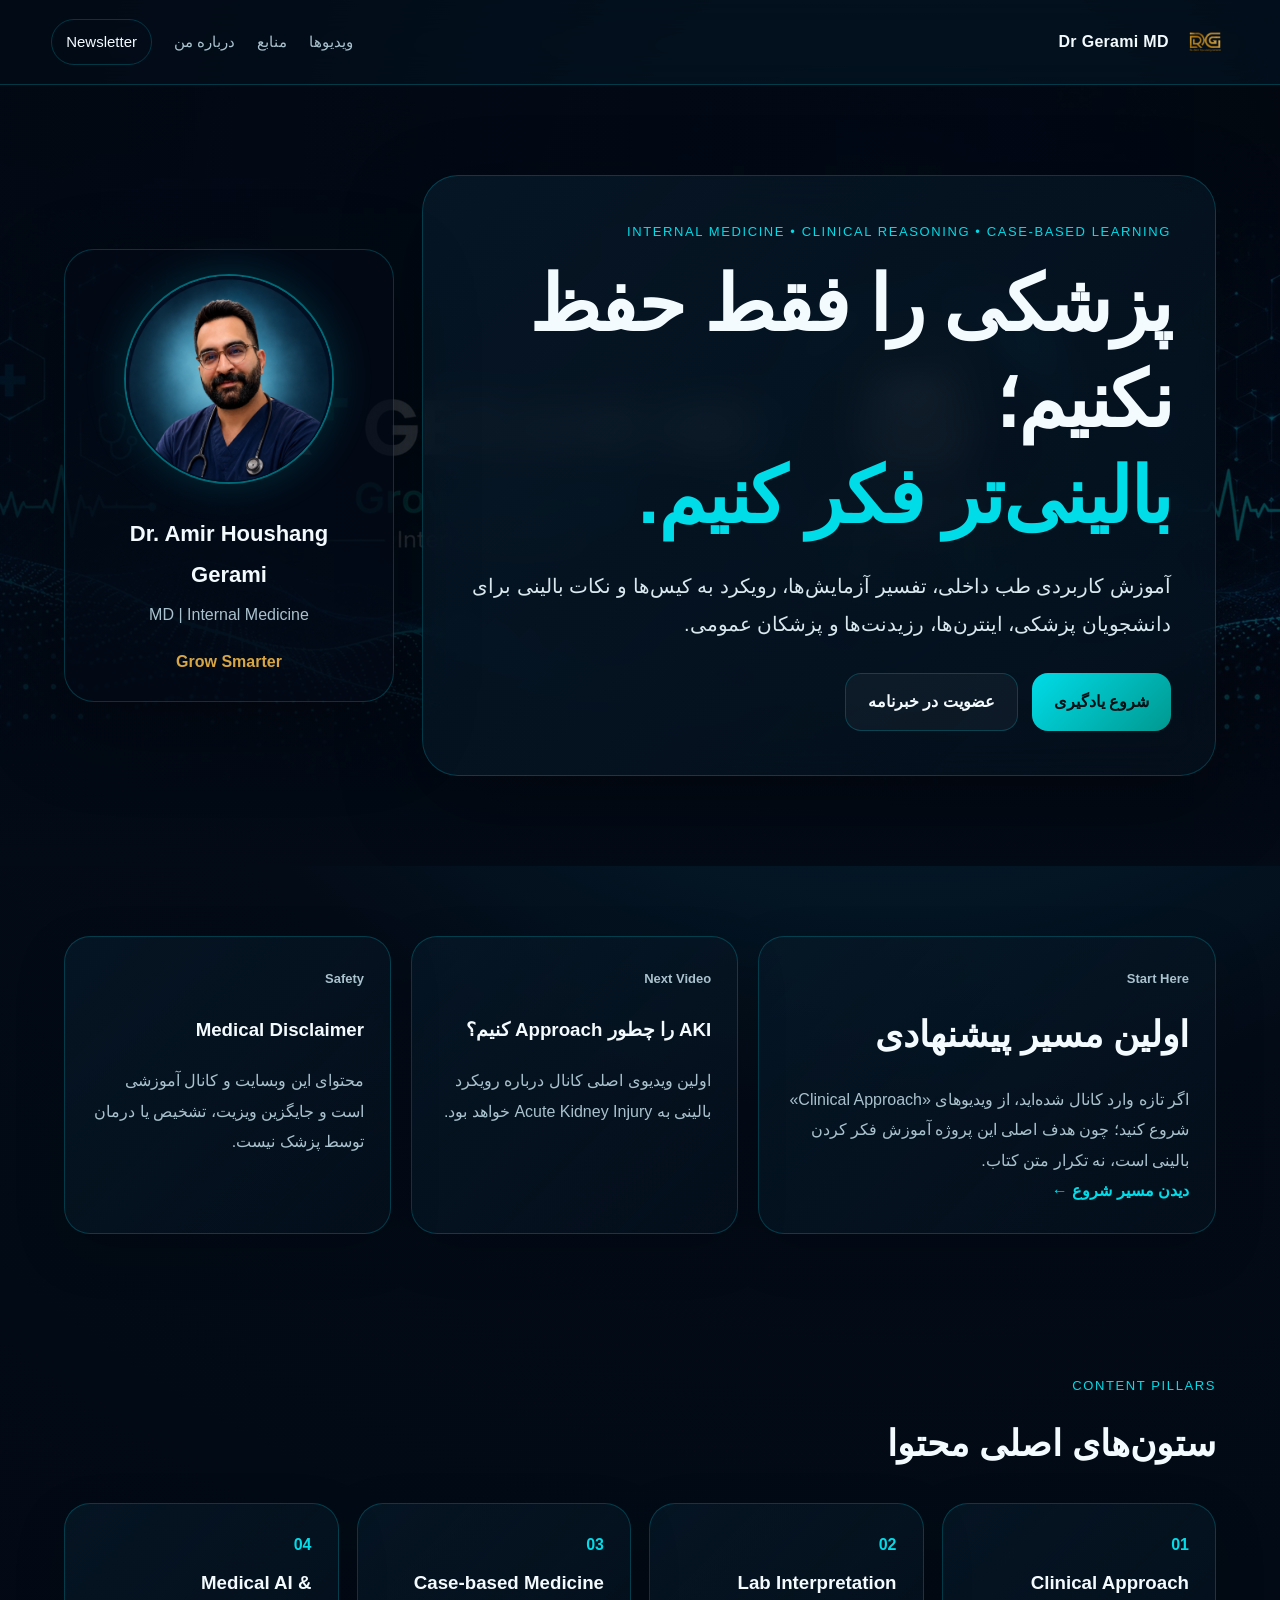
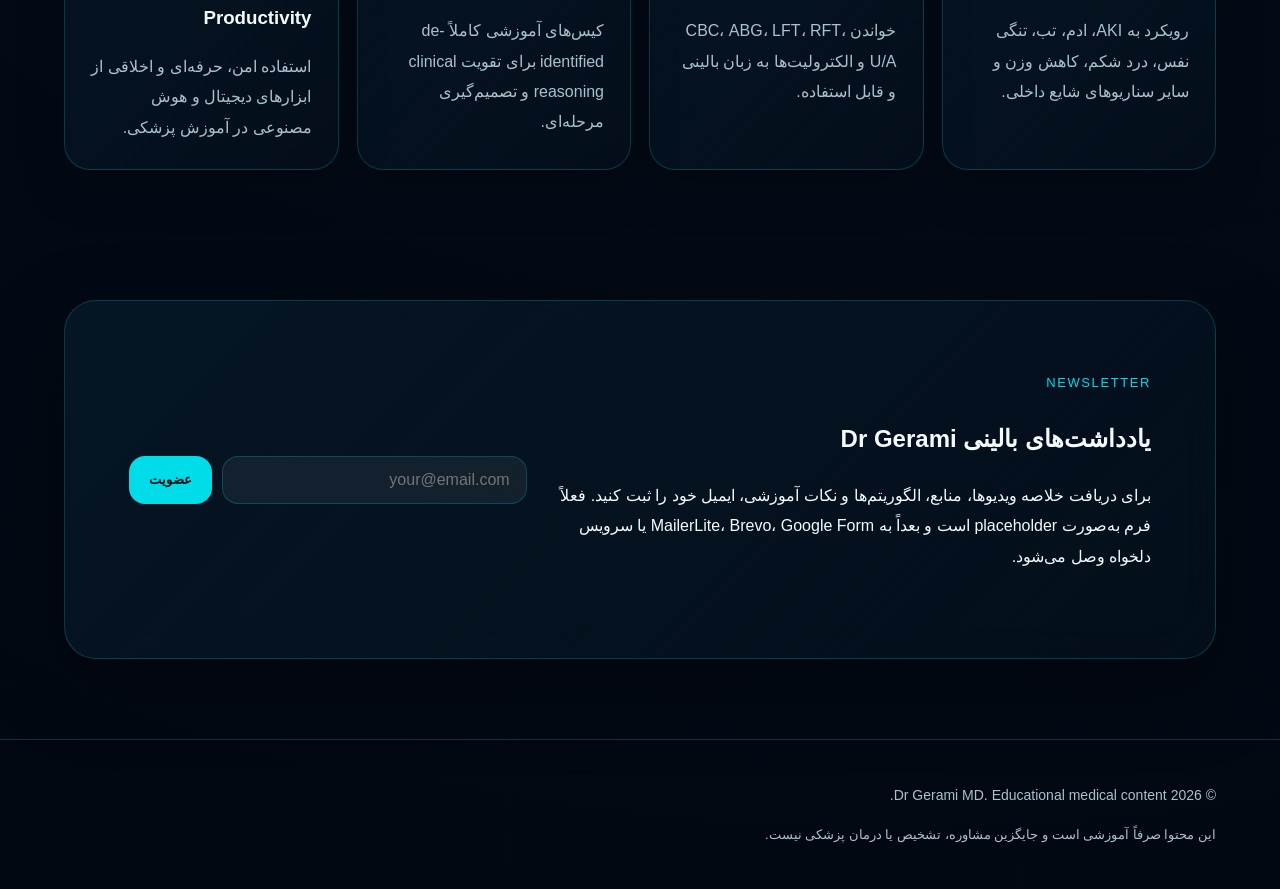
==== index.html @ 0ebfcf98 "Add files via upload" ====
<!doctype html>
<html lang="fa" dir="rtl">
<head>
  <meta charset="utf-8" />
  <meta name="viewport" content="width=device-width, initial-scale=1" />
  <title>Dr Gerami MD | Internal Medicine</title>
  <meta name="description" content="آموزش کاربردی طب داخلی، رویکرد بالینی، تفسیر آزمایش‌ها و یادگیری کیس‌محور با دکتر امیرحسین گرامی." />
  <meta name="theme-color" content="#031023" />
  <meta property="og:title" content="Dr Gerami MD | Internal Medicine" />
  <meta property="og:description" content="Grow Smarter — Internal Medicine, clinical reasoning, lab interpretation and case-based learning." />
  <meta property="og:image" content="assets/youtube-banner-reference.jpg" />
  <link rel="stylesheet" href="styles.css" />
</head>
<body>
  <header class="site-header">
    <a class="brand" href="index.html" aria-label="Dr Gerami MD home">
      <img src="assets/dg-logo-transparent.png" alt="DG logo" />
      <span>Dr Gerami MD</span>
    </a>
    <nav>
      <a href="videos.html">ویدیوها</a>
      <a href="resources.html">منابع</a>
      <a href="about.html">درباره من</a>
      <a class="nav-cta" href="#newsletter">Newsletter</a>
    </nav>
  </header>

  <main>
    <section class="hero">
      <div class="hero-bg"></div>
      <div class="hero-content glass">
        <p class="eyebrow">Internal Medicine • Clinical Reasoning • Case-based Learning</p>
        <h1>پزشکی را فقط حفظ نکنیم؛<br><span>بالینی‌تر فکر کنیم.</span></h1>
        <p class="lead">آموزش کاربردی طب داخلی، تفسیر آزمایش‌ها، رویکرد به کیس‌ها و نکات بالینی برای دانشجویان پزشکی، اینترن‌ها، رزیدنت‌ها و پزشکان عمومی.</p>
        <div class="hero-actions">
          <a class="btn primary" href="videos.html">شروع یادگیری</a>
          <a class="btn secondary" href="#newsletter">عضویت در خبرنامه</a>
        </div>
      </div>
      <aside class="hero-card">
        <img class="profile" src="assets/profile-dr-gerami.jpg" alt="Dr Amir Houshang Gerami" />
        <h2>Dr. Amir Houshang Gerami</h2>
        <p>MD | Internal Medicine</p>
        <span>Grow Smarter</span>
      </aside>
    </section>

    <section class="section intro-grid">
      <article class="card featured">
        <p class="tag">Start Here</p>
        <h2>اولین مسیر پیشنهادی</h2>
        <p>اگر تازه وارد کانال شده‌اید، از ویدیوهای «Clinical Approach» شروع کنید؛ چون هدف اصلی این پروژه آموزش فکر کردن بالینی است، نه تکرار متن کتاب.</p>
        <a href="videos.html">دیدن مسیر شروع ←</a>
      </article>
      <article class="card">
        <p class="tag">Next Video</p>
        <h3>AKI را چطور Approach کنیم؟</h3>
        <p>اولین ویدیوی اصلی کانال درباره رویکرد بالینی به Acute Kidney Injury خواهد بود.</p>
      </article>
      <article class="card">
        <p class="tag">Safety</p>
        <h3>Medical Disclaimer</h3>
        <p>محتوای این وبسایت و کانال آموزشی است و جایگزین ویزیت، تشخیص یا درمان توسط پزشک نیست.</p>
      </article>
    </section>

    <section class="section">
      <div class="section-heading">
        <p class="eyebrow">Content Pillars</p>
        <h2>ستون‌های اصلی محتوا</h2>
      </div>
      <div class="pillars">
        <article><span>01</span><h3>Clinical Approach</h3><p>رویکرد به AKI، ادم، تب، تنگی نفس، درد شکم، کاهش وزن و سایر سناریوهای شایع داخلی.</p></article>
        <article><span>02</span><h3>Lab Interpretation</h3><p>خواندن CBC، ABG، LFT، RFT، U/A و الکترولیت‌ها به زبان بالینی و قابل استفاده.</p></article>
        <article><span>03</span><h3>Case-based Medicine</h3><p>کیس‌های آموزشی کاملاً de-identified برای تقویت clinical reasoning و تصمیم‌گیری مرحله‌ای.</p></article>
        <article><span>04</span><h3>Medical AI & Productivity</h3><p>استفاده امن، حرفه‌ای و اخلاقی از ابزارهای دیجیتال و هوش مصنوعی در آموزش پزشکی.</p></article>
      </div>
    </section>

    <section id="newsletter" class="section newsletter glass">
      <div>
        <p class="eyebrow">Newsletter</p>
        <h2>یادداشت‌های بالینی Dr Gerami</h2>
        <p>برای دریافت خلاصه ویدیوها، منابع، الگوریتم‌ها و نکات آموزشی، ایمیل خود را ثبت کنید. فعلاً فرم به‌صورت placeholder است و بعداً به MailerLite، Brevo، Google Form یا سرویس دلخواه وصل می‌شود.</p>
      </div>
      <form class="signup" action="#" method="post">
        <input type="email" name="email" placeholder="your@email.com" aria-label="Email" />
        <button type="submit">عضویت</button>
      </form>
    </section>
  </main>

  <footer class="site-footer">
    <p>© <span id="year"></span> Dr Gerami MD. Educational medical content.</p>
    <p class="fineprint">این محتوا صرفاً آموزشی است و جایگزین مشاوره، تشخیص یا درمان پزشکی نیست.</p>
  </footer>
  <script src="script.js"></script>
</body>
</html>
---- styles.css ----
:root{--bg:#030b17;--panel:#071827;--panel2:#0b2235;--text:#f4fbff;--muted:#a9c2cd;--cyan:#00dce8;--teal:#00988f;--gold:#d8a743;--border:rgba(0,220,232,.22);--shadow:0 28px 80px rgba(0,0,0,.35)}*{box-sizing:border-box}html{scroll-behavior:smooth}body{margin:0;background:radial-gradient(circle at 70% 10%,#063247 0,#030b17 36%,#020812 100%);color:var(--text);font-family:Vazirmatn,IRANSansX,Inter,-apple-system,BlinkMacSystemFont,"Segoe UI",Tahoma,Arial,sans-serif;line-height:1.9}a{color:inherit;text-decoration:none}.site-header{position:sticky;top:0;z-index:20;display:flex;align-items:center;justify-content:space-between;padding:18px clamp(18px,4vw,64px);background:rgba(3,11,23,.78);backdrop-filter:blur(16px);border-bottom:1px solid var(--border)}.brand{display:flex;align-items:center;gap:12px;font-weight:800;letter-spacing:.3px}.brand img{width:48px;height:48px;object-fit:contain}nav{display:flex;align-items:center;gap:22px;color:var(--muted);font-size:15px}nav a:hover{color:var(--cyan)}.nav-cta{padding:8px 14px;border:1px solid var(--border);border-radius:999px;color:var(--text)}.hero{position:relative;min-height:760px;display:grid;grid-template-columns:minmax(0,1fr) 330px;gap:28px;align-items:center;padding:90px clamp(18px,5vw,88px);overflow:hidden}.hero-bg{position:absolute;inset:0;background:linear-gradient(90deg,rgba(3,11,23,.80),rgba(3,11,23,.48)),url('assets/hero-bg.jpg') center/cover no-repeat;opacity:.92}.hero:after{content:"";position:absolute;inset:auto 0 0 0;height:220px;background:linear-gradient(transparent,var(--bg))}.hero-content,.hero-card{position:relative;z-index:1}.glass{background:linear-gradient(135deg,rgba(7,24,39,.86),rgba(5,18,31,.62));border:1px solid var(--border);box-shadow:var(--shadow);backdrop-filter:blur(18px)}.hero-content{max-width:850px;padding:44px;border-radius:36px}.eyebrow{color:var(--cyan);font-size:13px;text-transform:uppercase;letter-spacing:1.6px;margin:0 0 12px}.hero h1{font-size:clamp(42px,6vw,78px);line-height:1.25;margin:0 0 22px;letter-spacing:-1.5px}.hero h1 span{color:var(--cyan)}.lead{font-size:20px;color:#d8e8ee;max-width:720px}.simple{color:var(--muted);font-size:18px}.hero-actions{display:flex;gap:14px;flex-wrap:wrap;margin-top:30px}.btn{display:inline-flex;align-items:center;justify-content:center;border-radius:16px;padding:13px 22px;font-weight:750}.primary{background:linear-gradient(135deg,var(--cyan),var(--teal));color:#001015}.secondary{border:1px solid var(--border);color:var(--text);background:rgba(255,255,255,.04)}.hero-card{border:1px solid var(--border);background:rgba(3,11,23,.72);padding:24px;border-radius:30px;text-align:center;box-shadow:var(--shadow)}.profile{width:210px;height:210px;border-radius:50%;object-fit:cover;border:2px solid rgba(0,220,232,.45);box-shadow:0 0 40px rgba(0,220,232,.18)}.hero-card h2{font-size:22px;margin:18px 0 4px}.hero-card p{color:var(--muted);margin:0}.hero-card span{display:inline-block;margin-top:16px;color:var(--gold);font-weight:700}.section{position:relative;z-index:1;padding:70px clamp(18px,5vw,88px)}.intro-grid{display:grid;grid-template-columns:1.4fr 1fr 1fr;gap:20px}.card,.pillars article,.video-card,.notice{border:1px solid var(--border);background:linear-gradient(135deg,rgba(7,24,39,.78),rgba(5,18,31,.55));border-radius:26px;padding:26px;box-shadow:0 18px 50px rgba(0,0,0,.18)}.featured h2,.section-heading h2{font-size:36px;margin:.2em 0}.tag{display:inline-flex;color:var(--gold);font-weight:800;font-size:13px;margin:0 0 12px}.card p,.pillars p,.video-card p{color:var(--muted);margin-bottom:0}.card a{color:var(--cyan);font-weight:800}.section-heading{max-width:760px;margin-bottom:24px}.pillars{display:grid;grid-template-columns:repeat(4,1fr);gap:18px}.pillars span{color:var(--cyan);font-weight:900}.pillars h3{margin:.25em 0}.newsletter{margin:60px clamp(18px,5vw,88px) 80px;border-radius:32px;display:grid;grid-template-columns:1.2fr .8fr;gap:28px;align-items:center}.signup{display:flex;gap:10px}.signup input{flex:1;background:rgba(255,255,255,.06);border:1px solid var(--border);border-radius:16px;color:var(--text);padding:14px 16px;font-size:16px}.signup button{border:none;border-radius:16px;background:var(--cyan);color:#001015;font-weight:900;padding:14px 20px}.site-footer{border-top:1px solid var(--border);padding:28px clamp(18px,5vw,88px);color:var(--muted);font-size:14px}.fineprint{font-size:13px}.page{padding:70px clamp(18px,6vw,90px);max-width:1180px;margin:auto}.page.narrow{max-width:850px}.page h1{font-size:clamp(36px,5vw,62px);line-height:1.25;margin-top:0}.video-list{display:grid;gap:18px;margin-top:30px}.video-card h2{margin:.2em 0}.resource-list li{margin:10px 0}.notice{margin-top:24px;color:#d8e8ee}.article{max-width:920px}.article h2{margin-top:44px;color:#fff}.youtube-placeholder{height:360px;border:1px dashed var(--border);border-radius:28px;display:flex;align-items:center;justify-content:center;color:var(--muted);background:rgba(0,0,0,.22);margin:28px 0}@media(max-width:900px){.site-header{align-items:flex-start;gap:14px;flex-direction:column}nav{gap:14px;flex-wrap:wrap}.hero{grid-template-columns:1fr;padding-top:58px}.hero-card{max-width:360px}.intro-grid,.pillars,.newsletter{grid-template-columns:1fr}.hero-content{padding:28px}.signup{flex-direction:column}}
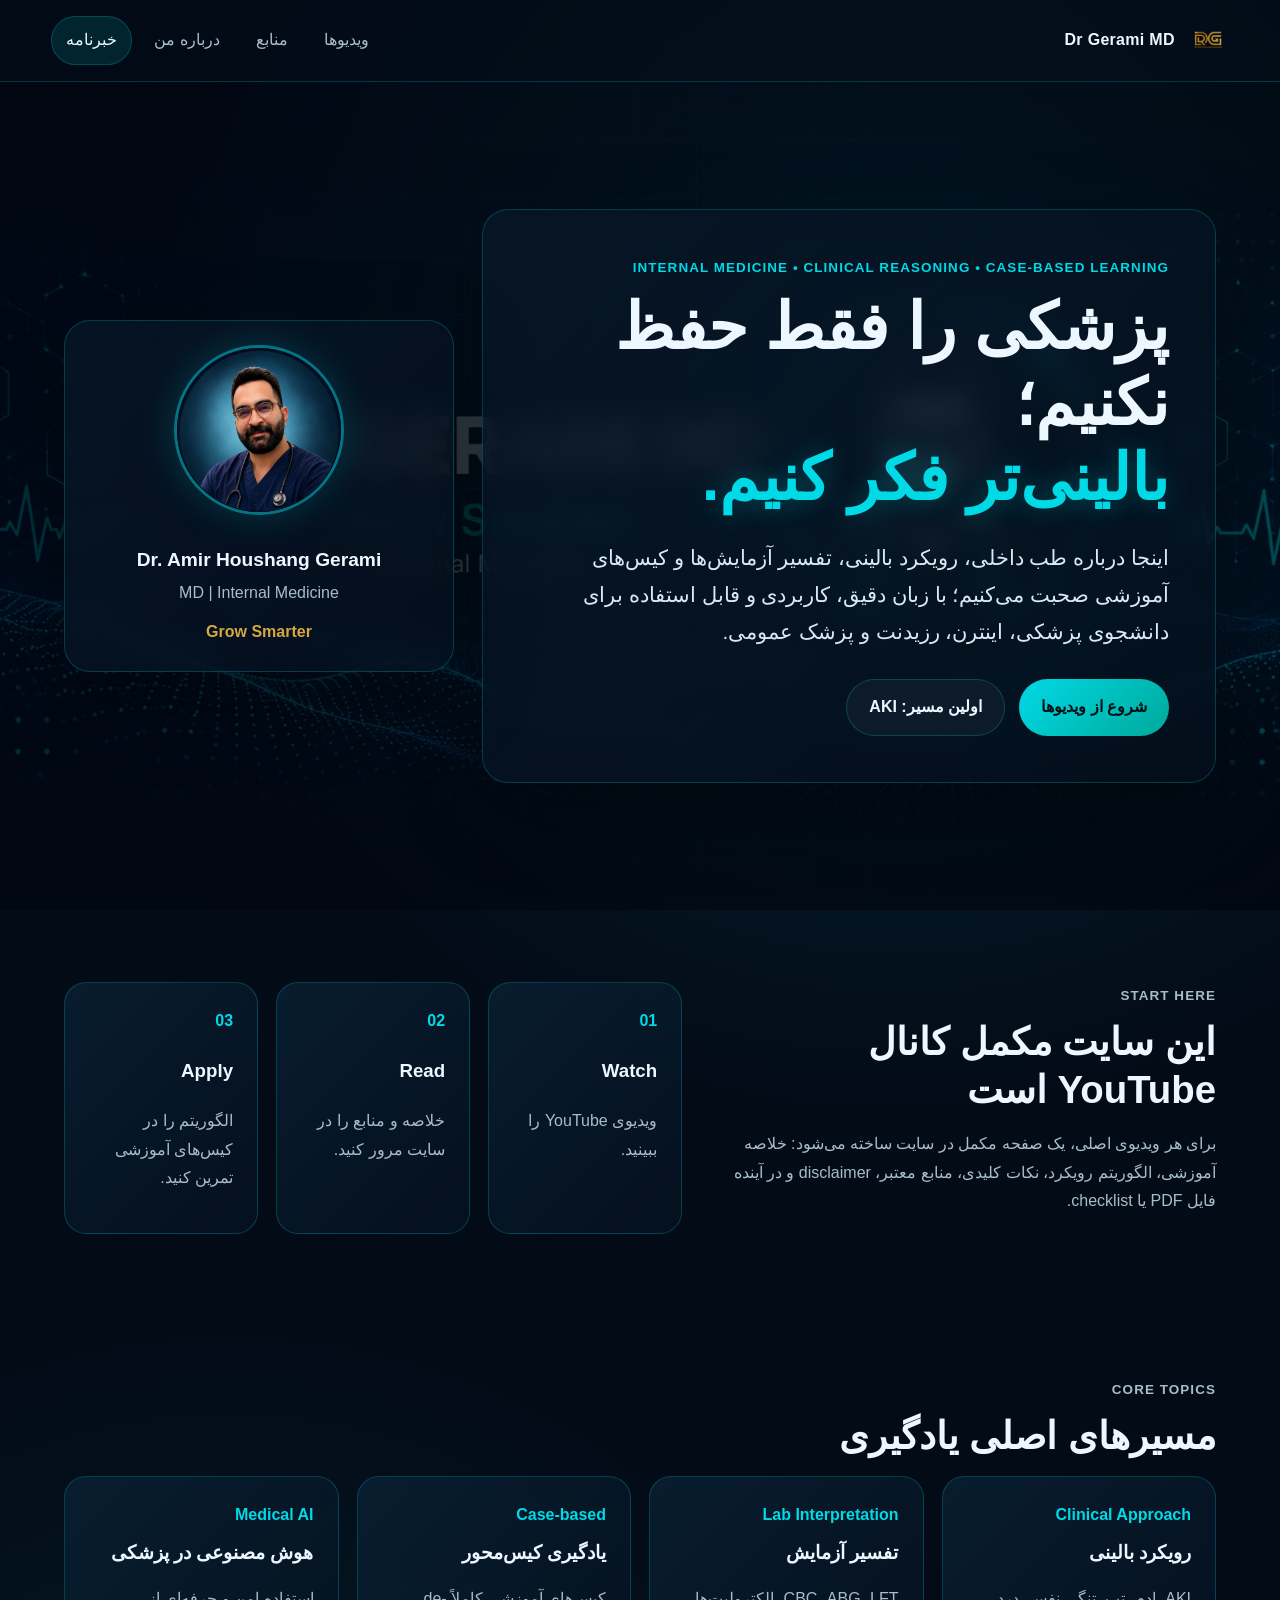
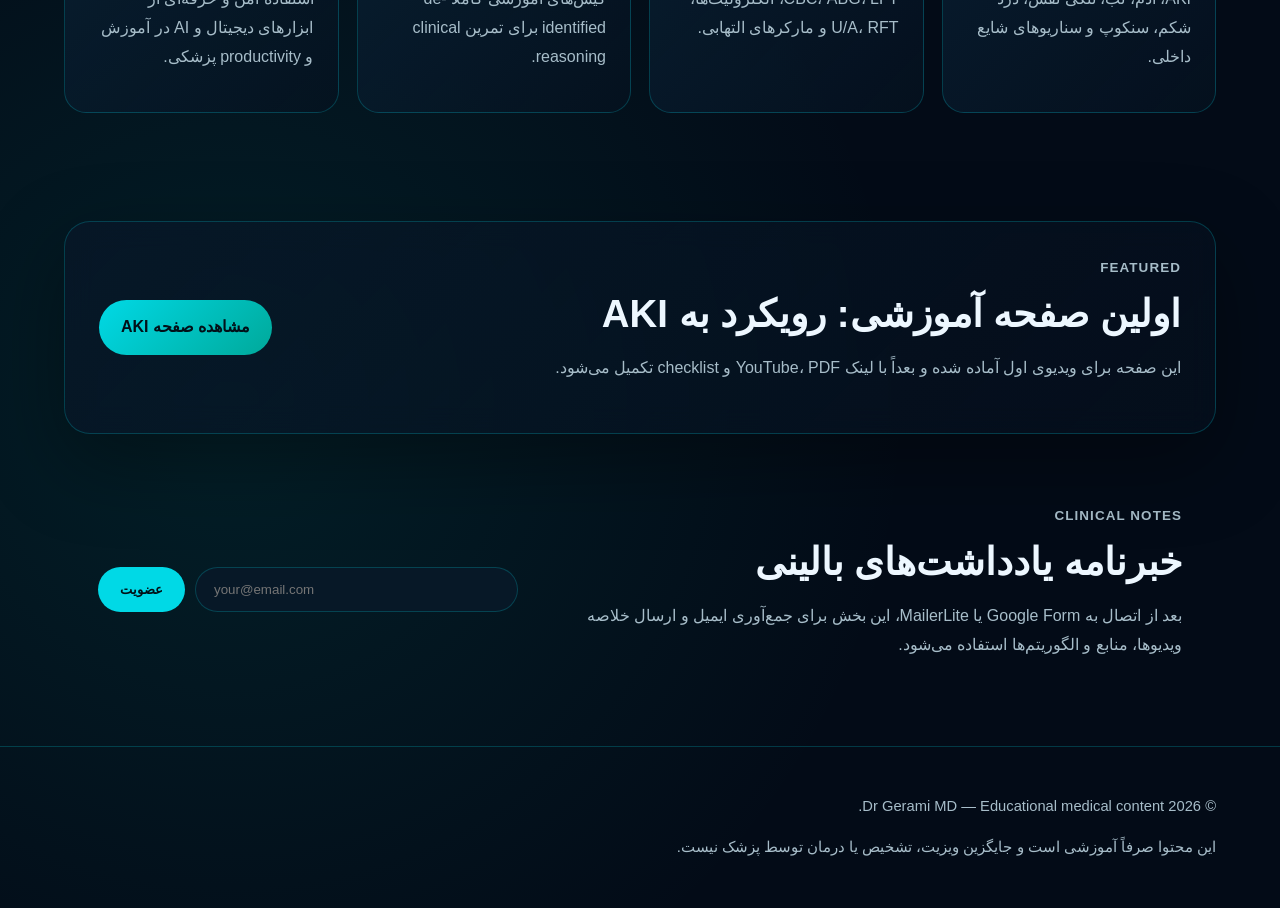
==== commit f2c320b8: "Add files via upload" ====
--- a/index.html
+++ b/index.html
@@ -4,95 +4,96 @@
   <meta charset="utf-8" />
   <meta name="viewport" content="width=device-width, initial-scale=1" />
   <title>Dr Gerami MD | Internal Medicine</title>
-  <meta name="description" content="آموزش کاربردی طب داخلی، رویکرد بالینی، تفسیر آزمایش‌ها و یادگیری کیس‌محور با دکتر امیرحسین گرامی." />
-  <meta name="theme-color" content="#031023" />
+  <meta name="description" content="آموزش فارسی طب داخلی با تمرکز بر clinical reasoning، تفسیر آزمایش، رویکرد بالینی و یادگیری کیس‌محور." />
+  <meta name="theme-color" content="#030b17" />
   <meta property="og:title" content="Dr Gerami MD | Internal Medicine" />
   <meta property="og:description" content="Grow Smarter — Internal Medicine, clinical reasoning, lab interpretation and case-based learning." />
   <meta property="og:image" content="assets/youtube-banner-reference.jpg" />
+  <link rel="icon" href="assets/dg-logo-transparent.png" />
   <link rel="stylesheet" href="styles.css" />
 </head>
 <body>
   <header class="site-header">
-    <a class="brand" href="index.html" aria-label="Dr Gerami MD home">
-      <img src="assets/dg-logo-transparent.png" alt="DG logo" />
-      <span>Dr Gerami MD</span>
-    </a>
-    <nav>
+    <a class="brand" href="index.html"><img src="assets/dg-logo-transparent.png" alt="Dr Gerami MD logo"><span>Dr Gerami MD</span></a>
+    <button class="menu-toggle" aria-label="Open menu">☰</button>
+    <nav class="nav-links">
       <a href="videos.html">ویدیوها</a>
       <a href="resources.html">منابع</a>
       <a href="about.html">درباره من</a>
-      <a class="nav-cta" href="#newsletter">Newsletter</a>
+      <a class="nav-cta" href="#newsletter">خبرنامه</a>
     </nav>
   </header>
 
   <main>
     <section class="hero">
-      <div class="hero-bg"></div>
-      <div class="hero-content glass">
+      <div class="hero-visual" aria-hidden="true"></div>
+      <div class="hero-copy glass">
         <p class="eyebrow">Internal Medicine • Clinical Reasoning • Case-based Learning</p>
         <h1>پزشکی را فقط حفظ نکنیم؛<br><span>بالینی‌تر فکر کنیم.</span></h1>
-        <p class="lead">آموزش کاربردی طب داخلی، تفسیر آزمایش‌ها، رویکرد به کیس‌ها و نکات بالینی برای دانشجویان پزشکی، اینترن‌ها، رزیدنت‌ها و پزشکان عمومی.</p>
-        <div class="hero-actions">
-          <a class="btn primary" href="videos.html">شروع یادگیری</a>
-          <a class="btn secondary" href="#newsletter">عضویت در خبرنامه</a>
+        <p class="lead">اینجا درباره طب داخلی، رویکرد بالینی، تفسیر آزمایش‌ها و کیس‌های آموزشی صحبت می‌کنیم؛ با زبان دقیق، کاربردی و قابل استفاده برای دانشجوی پزشکی، اینترن، رزیدنت و پزشک عمومی.</p>
+        <div class="actions">
+          <a class="btn primary" href="videos.html">شروع از ویدیوها</a>
+          <a class="btn secondary" href="posts/aki-approach.html">اولین مسیر: AKI</a>
         </div>
       </div>
-      <aside class="hero-card">
-        <img class="profile" src="assets/profile-dr-gerami.jpg" alt="Dr Amir Houshang Gerami" />
-        <h2>Dr. Amir Houshang Gerami</h2>
-        <p>MD | Internal Medicine</p>
-        <span>Grow Smarter</span>
+      <aside class="doctor-card glass">
+        <img src="assets/profile-dr-gerami.jpg" alt="Dr Amir Houshang Gerami" />
+        <div>
+          <h2>Dr. Amir Houshang Gerami</h2>
+          <p>MD | Internal Medicine</p>
+          <span>Grow Smarter</span>
+        </div>
       </aside>
     </section>
 
-    <section class="section intro-grid">
-      <article class="card featured">
-        <p class="tag">Start Here</p>
-        <h2>اولین مسیر پیشنهادی</h2>
-        <p>اگر تازه وارد کانال شده‌اید، از ویدیوهای «Clinical Approach» شروع کنید؛ چون هدف اصلی این پروژه آموزش فکر کردن بالینی است، نه تکرار متن کتاب.</p>
-        <a href="videos.html">دیدن مسیر شروع ←</a>
-      </article>
-      <article class="card">
-        <p class="tag">Next Video</p>
-        <h3>AKI را چطور Approach کنیم؟</h3>
-        <p>اولین ویدیوی اصلی کانال درباره رویکرد بالینی به Acute Kidney Injury خواهد بود.</p>
-      </article>
-      <article class="card">
-        <p class="tag">Safety</p>
-        <h3>Medical Disclaimer</h3>
-        <p>محتوای این وبسایت و کانال آموزشی است و جایگزین ویزیت، تشخیص یا درمان توسط پزشک نیست.</p>
-      </article>
+    <section class="section split">
+      <div>
+        <p class="eyebrow">Start Here</p>
+        <h2>این سایت مکمل کانال YouTube است</h2>
+        <p>برای هر ویدیوی اصلی، یک صفحه مکمل در سایت ساخته می‌شود: خلاصه آموزشی، الگوریتم رویکرد، نکات کلیدی، منابع معتبر، disclaimer و در آینده فایل PDF یا checklist.</p>
+      </div>
+      <div class="mini-grid">
+        <article><strong>01</strong><h3>Watch</h3><p>ویدیوی YouTube را ببینید.</p></article>
+        <article><strong>02</strong><h3>Read</h3><p>خلاصه و منابع را در سایت مرور کنید.</p></article>
+        <article><strong>03</strong><h3>Apply</h3><p>الگوریتم را در کیس‌های آموزشی تمرین کنید.</p></article>
+      </div>
     </section>
 
     <section class="section">
-      <div class="section-heading">
-        <p class="eyebrow">Content Pillars</p>
-        <h2>ستون‌های اصلی محتوا</h2>
-      </div>
-      <div class="pillars">
-        <article><span>01</span><h3>Clinical Approach</h3><p>رویکرد به AKI، ادم، تب، تنگی نفس، درد شکم، کاهش وزن و سایر سناریوهای شایع داخلی.</p></article>
-        <article><span>02</span><h3>Lab Interpretation</h3><p>خواندن CBC، ABG، LFT، RFT، U/A و الکترولیت‌ها به زبان بالینی و قابل استفاده.</p></article>
-        <article><span>03</span><h3>Case-based Medicine</h3><p>کیس‌های آموزشی کاملاً de-identified برای تقویت clinical reasoning و تصمیم‌گیری مرحله‌ای.</p></article>
-        <article><span>04</span><h3>Medical AI & Productivity</h3><p>استفاده امن، حرفه‌ای و اخلاقی از ابزارهای دیجیتال و هوش مصنوعی در آموزش پزشکی.</p></article>
+      <div class="section-heading"><p class="eyebrow">Core Topics</p><h2>مسیرهای اصلی یادگیری</h2></div>
+      <div class="cards four">
+        <article class="card"><span>Clinical Approach</span><h3>رویکرد بالینی</h3><p>AKI، ادم، تب، تنگی نفس، درد شکم، سنکوپ و سناریوهای شایع داخلی.</p></article>
+        <article class="card"><span>Lab Interpretation</span><h3>تفسیر آزمایش</h3><p>CBC، ABG، LFT، الکترولیت‌ها، U/A، RFT و مارکرهای التهابی.</p></article>
+        <article class="card"><span>Case-based</span><h3>یادگیری کیس‌محور</h3><p>کیس‌های آموزشی کاملاً de-identified برای تمرین clinical reasoning.</p></article>
+        <article class="card"><span>Medical AI</span><h3>هوش مصنوعی در پزشکی</h3><p>استفاده امن و حرفه‌ای از ابزارهای دیجیتال و AI در آموزش و productivity پزشکی.</p></article>
       </div>
     </section>
 
-    <section id="newsletter" class="section newsletter glass">
+    <section class="section latest glass">
       <div>
-        <p class="eyebrow">Newsletter</p>
-        <h2>یادداشت‌های بالینی Dr Gerami</h2>
-        <p>برای دریافت خلاصه ویدیوها، منابع، الگوریتم‌ها و نکات آموزشی، ایمیل خود را ثبت کنید. فعلاً فرم به‌صورت placeholder است و بعداً به MailerLite، Brevo، Google Form یا سرویس دلخواه وصل می‌شود.</p>
+        <p class="eyebrow">Featured</p>
+        <h2>اولین صفحه آموزشی: رویکرد به AKI</h2>
+        <p>این صفحه برای ویدیوی اول آماده شده و بعداً با لینک YouTube، PDF و checklist تکمیل می‌شود.</p>
+      </div>
+      <a class="btn primary" href="posts/aki-approach.html">مشاهده صفحه AKI</a>
+    </section>
+
+    <section id="newsletter" class="section newsletter">
+      <div>
+        <p class="eyebrow">Clinical Notes</p>
+        <h2>خبرنامه یادداشت‌های بالینی</h2>
+        <p>بعد از اتصال به Google Form یا MailerLite، این بخش برای جمع‌آوری ایمیل و ارسال خلاصه ویدیوها، منابع و الگوریتم‌ها استفاده می‌شود.</p>
       </div>
       <form class="signup" action="#" method="post">
-        <input type="email" name="email" placeholder="your@email.com" aria-label="Email" />
+        <input type="email" name="email" placeholder="your@email.com" aria-label="Email address">
         <button type="submit">عضویت</button>
       </form>
     </section>
   </main>
 
   <footer class="site-footer">
-    <p>© <span id="year"></span> Dr Gerami MD. Educational medical content.</p>
-    <p class="fineprint">این محتوا صرفاً آموزشی است و جایگزین مشاوره، تشخیص یا درمان پزشکی نیست.</p>
+    <p>© <span id="year"></span> Dr Gerami MD — Educational medical content.</p>
+    <p>این محتوا صرفاً آموزشی است و جایگزین ویزیت، تشخیص یا درمان توسط پزشک نیست.</p>
   </footer>
   <script src="script.js"></script>
 </body>
--- a/styles.css
+++ b/styles.css
@@ -1 +1 @@
-:root{--bg:#030b17;--panel:#071827;--panel2:#0b2235;--text:#f4fbff;--muted:#a9c2cd;--cyan:#00dce8;--teal:#00988f;--gold:#d8a743;--border:rgba(0,220,232,.22);--shadow:0 28px 80px rgba(0,0,0,.35)}*{box-sizing:border-box}html{scroll-behavior:smooth}body{margin:0;background:radial-gradient(circle at 70% 10%,#063247 0,#030b17 36%,#020812 100%);color:var(--text);font-family:Vazirmatn,IRANSansX,Inter,-apple-system,BlinkMacSystemFont,"Segoe UI",Tahoma,Arial,sans-serif;line-height:1.9}a{color:inherit;text-decoration:none}.site-header{position:sticky;top:0;z-index:20;display:flex;align-items:center;justify-content:space-between;padding:18px clamp(18px,4vw,64px);background:rgba(3,11,23,.78);backdrop-filter:blur(16px);border-bottom:1px solid var(--border)}.brand{display:flex;align-items:center;gap:12px;font-weight:800;letter-spacing:.3px}.brand img{width:48px;height:48px;object-fit:contain}nav{display:flex;align-items:center;gap:22px;color:var(--muted);font-size:15px}nav a:hover{color:var(--cyan)}.nav-cta{padding:8px 14px;border:1px solid var(--border);border-radius:999px;color:var(--text)}.hero{position:relative;min-height:760px;display:grid;grid-template-columns:minmax(0,1fr) 330px;gap:28px;align-items:center;padding:90px clamp(18px,5vw,88px);overflow:hidden}.hero-bg{position:absolute;inset:0;background:linear-gradient(90deg,rgba(3,11,23,.80),rgba(3,11,23,.48)),url('assets/hero-bg.jpg') center/cover no-repeat;opacity:.92}.hero:after{content:"";position:absolute;inset:auto 0 0 0;height:220px;background:linear-gradient(transparent,var(--bg))}.hero-content,.hero-card{position:relative;z-index:1}.glass{background:linear-gradient(135deg,rgba(7,24,39,.86),rgba(5,18,31,.62));border:1px solid var(--border);box-shadow:var(--shadow);backdrop-filter:blur(18px)}.hero-content{max-width:850px;padding:44px;border-radius:36px}.eyebrow{color:var(--cyan);font-size:13px;text-transform:uppercase;letter-spacing:1.6px;margin:0 0 12px}.hero h1{font-size:clamp(42px,6vw,78px);line-height:1.25;margin:0 0 22px;letter-spacing:-1.5px}.hero h1 span{color:var(--cyan)}.lead{font-size:20px;color:#d8e8ee;max-width:720px}.simple{color:var(--muted);font-size:18px}.hero-actions{display:flex;gap:14px;flex-wrap:wrap;margin-top:30px}.btn{display:inline-flex;align-items:center;justify-content:center;border-radius:16px;padding:13px 22px;font-weight:750}.primary{background:linear-gradient(135deg,var(--cyan),var(--teal));color:#001015}.secondary{border:1px solid var(--border);color:var(--text);background:rgba(255,255,255,.04)}.hero-card{border:1px solid var(--border);background:rgba(3,11,23,.72);padding:24px;border-radius:30px;text-align:center;box-shadow:var(--shadow)}.profile{width:210px;height:210px;border-radius:50%;object-fit:cover;border:2px solid rgba(0,220,232,.45);box-shadow:0 0 40px rgba(0,220,232,.18)}.hero-card h2{font-size:22px;margin:18px 0 4px}.hero-card p{color:var(--muted);margin:0}.hero-card span{display:inline-block;margin-top:16px;color:var(--gold);font-weight:700}.section{position:relative;z-index:1;padding:70px clamp(18px,5vw,88px)}.intro-grid{display:grid;grid-template-columns:1.4fr 1fr 1fr;gap:20px}.card,.pillars article,.video-card,.notice{border:1px solid var(--border);background:linear-gradient(135deg,rgba(7,24,39,.78),rgba(5,18,31,.55));border-radius:26px;padding:26px;box-shadow:0 18px 50px rgba(0,0,0,.18)}.featured h2,.section-heading h2{font-size:36px;margin:.2em 0}.tag{display:inline-flex;color:var(--gold);font-weight:800;font-size:13px;margin:0 0 12px}.card p,.pillars p,.video-card p{color:var(--muted);margin-bottom:0}.card a{color:var(--cyan);font-weight:800}.section-heading{max-width:760px;margin-bottom:24px}.pillars{display:grid;grid-template-columns:repeat(4,1fr);gap:18px}.pillars span{color:var(--cyan);font-weight:900}.pillars h3{margin:.25em 0}.newsletter{margin:60px clamp(18px,5vw,88px) 80px;border-radius:32px;display:grid;grid-template-columns:1.2fr .8fr;gap:28px;align-items:center}.signup{display:flex;gap:10px}.signup input{flex:1;background:rgba(255,255,255,.06);border:1px solid var(--border);border-radius:16px;color:var(--text);padding:14px 16px;font-size:16px}.signup button{border:none;border-radius:16px;background:var(--cyan);color:#001015;font-weight:900;padding:14px 20px}.site-footer{border-top:1px solid var(--border);padding:28px clamp(18px,5vw,88px);color:var(--muted);font-size:14px}.fineprint{font-size:13px}.page{padding:70px clamp(18px,6vw,90px);max-width:1180px;margin:auto}.page.narrow{max-width:850px}.page h1{font-size:clamp(36px,5vw,62px);line-height:1.25;margin-top:0}.video-list{display:grid;gap:18px;margin-top:30px}.video-card h2{margin:.2em 0}.resource-list li{margin:10px 0}.notice{margin-top:24px;color:#d8e8ee}.article{max-width:920px}.article h2{margin-top:44px;color:#fff}.youtube-placeholder{height:360px;border:1px dashed var(--border);border-radius:28px;display:flex;align-items:center;justify-content:center;color:var(--muted);background:rgba(0,0,0,.22);margin:28px 0}@media(max-width:900px){.site-header{align-items:flex-start;gap:14px;flex-direction:column}nav{gap:14px;flex-wrap:wrap}.hero{grid-template-columns:1fr;padding-top:58px}.hero-card{max-width:360px}.intro-grid,.pillars,.newsletter{grid-template-columns:1fr}.hero-content{padding:28px}.signup{flex-direction:column}}+:root{--bg:#030b17;--panel:#081728;--panel2:#0b2135;--text:#edf7ff;--muted:#a7bdc9;--cyan:#00d9e6;--teal:#00a99a;--gold:#d7a83e;--border:rgba(0,217,230,.22);--shadow:0 28px 80px rgba(0,0,0,.35);--radius:26px}*{box-sizing:border-box}html{scroll-behavior:smooth}body{margin:0;background:radial-gradient(circle at 70% 15%,rgba(0,217,230,.15),transparent 32%),radial-gradient(circle at 18% 80%,rgba(0,169,154,.13),transparent 30%),var(--bg);color:var(--text);font-family:-apple-system,BlinkMacSystemFont,"Segoe UI",Tahoma,Arial,sans-serif;line-height:1.8}a{color:inherit;text-decoration:none}.site-header{position:sticky;top:0;z-index:20;display:flex;align-items:center;justify-content:space-between;padding:16px clamp(18px,4vw,64px);background:rgba(3,11,23,.76);backdrop-filter:blur(18px);border-bottom:1px solid var(--border)}.brand{display:flex;align-items:center;gap:12px;font-weight:800;letter-spacing:.3px}.brand img{width:42px;height:42px;object-fit:contain}.nav-links{display:flex;gap:8px;align-items:center}.nav-links a{padding:9px 14px;color:var(--muted);border-radius:999px}.nav-links a:hover,.nav-cta{color:var(--text)!important;background:rgba(0,217,230,.12);border:1px solid var(--border)}.menu-toggle{display:none;background:transparent;border:1px solid var(--border);color:var(--text);border-radius:12px;font-size:22px;padding:6px 10px}.hero{min-height:calc(100vh - 72px);display:grid;grid-template-columns:minmax(0,1.25fr) 390px;gap:28px;align-items:center;padding:64px clamp(18px,5vw,84px);position:relative;overflow:hidden}.hero-visual{position:absolute;inset:0;background:linear-gradient(90deg,rgba(3,11,23,.5),rgba(3,11,23,.22)),url('assets/hero-bg.jpg') center/cover no-repeat;opacity:.55;filter:saturate(1.15)}.hero:after{content:"";position:absolute;inset:0;background-image:linear-gradient(rgba(0,217,230,.05) 1px,transparent 1px),linear-gradient(90deg,rgba(0,217,230,.04) 1px,transparent 1px);background-size:58px 58px;mask-image:radial-gradient(circle at 55% 45%,black,transparent 72%)}.glass{background:linear-gradient(135deg,rgba(8,23,40,.78),rgba(5,16,30,.62));border:1px solid var(--border);box-shadow:var(--shadow);backdrop-filter:blur(14px)}.hero-copy,.doctor-card{position:relative;z-index:2;border-radius:var(--radius)}.hero-copy{padding:46px}.eyebrow{color:var(--cyan);font-size:.84rem;font-weight:800;letter-spacing:.08em;text-transform:uppercase;margin:0 0 10px}.hero h1,.page h1{font-size:clamp(2.35rem,5vw,5rem);line-height:1.18;margin:0 0 22px}.hero h1 span{color:var(--cyan);text-shadow:0 0 28px rgba(0,217,230,.32)}.lead{font-size:clamp(1.05rem,2vw,1.3rem);color:#d8e9f2;max-width:850px}.actions{display:flex;gap:14px;flex-wrap:wrap;margin-top:28px}.btn{display:inline-flex;align-items:center;justify-content:center;border-radius:999px;padding:13px 22px;font-weight:800}.primary{background:linear-gradient(135deg,var(--cyan),var(--teal));color:#021018}.secondary{border:1px solid var(--border);background:rgba(255,255,255,.04);color:var(--text)}.doctor-card{padding:24px;text-align:center}.doctor-card img{width:170px;height:170px;border-radius:50%;object-fit:cover;border:3px solid rgba(0,217,230,.5);box-shadow:0 0 38px rgba(0,217,230,.2)}.doctor-card h2{font-size:1.2rem;margin:18px 0 2px}.doctor-card p,.doctor-card span{color:var(--muted);margin:0}.doctor-card span{display:inline-block;color:var(--gold);margin-top:10px;font-weight:800}.section{padding:72px clamp(18px,5vw,84px)}.split{display:grid;grid-template-columns:.9fr 1.1fr;gap:28px;align-items:center}.section h2{font-size:clamp(1.8rem,3vw,3rem);line-height:1.25;margin:0 0 16px}.mini-grid,.cards{display:grid;gap:18px}.mini-grid{grid-template-columns:repeat(3,1fr)}.mini-grid article,.card,.resource-list article{background:linear-gradient(135deg,rgba(10,33,53,.8),rgba(6,18,32,.72));border:1px solid var(--border);border-radius:22px;padding:24px}.mini-grid strong,.card span{color:var(--cyan);font-weight:900}.cards.four{grid-template-columns:repeat(4,1fr)}.cards.three{grid-template-columns:repeat(3,1fr)}.card h3,.card h2{margin:.35rem 0}.card p,.section p,.page p,.post li{color:var(--muted)}.latest,.newsletter{border-radius:var(--radius);margin:36px clamp(18px,5vw,84px);display:flex;align-items:center;justify-content:space-between;gap:24px;padding:34px}.signup{display:flex;gap:10px;min-width:min(420px,100%)}.signup input{flex:1;border:1px solid var(--border);background:#071827;color:var(--text);border-radius:999px;padding:14px 18px;direction:ltr}.signup button{border:0;border-radius:999px;padding:14px 22px;background:var(--cyan);font-weight:900;color:#001116}.site-footer{padding:32px clamp(18px,5vw,84px);border-top:1px solid var(--border);color:var(--muted);font-size:.92rem}.page{padding:44px clamp(18px,5vw,84px) 80px}.page-hero,.about-hero,.post{border-radius:var(--radius);padding:38px;margin-bottom:34px}.about-hero{display:grid;grid-template-columns:190px 1fr;gap:28px;align-items:center}.about-hero img{width:190px;height:190px;border-radius:28px;object-fit:cover;border:1px solid var(--border)}.resource-list{display:grid;grid-template-columns:repeat(3,1fr);gap:18px;padding-right:0;padding-left:0}.post{max-width:980px;margin-inline:auto}.post h1{font-size:clamp(2rem,4vw,4rem)}.post h2{margin-top:34px}.note{padding:16px 18px;border-radius:18px;border:1px solid rgba(215,168,62,.3);background:rgba(215,168,62,.08);color:#f4e7c3}@media(max-width:980px){.hero,.split{grid-template-columns:1fr}.doctor-card{display:flex;text-align:right;align-items:center;gap:18px}.doctor-card img{width:110px;height:110px}.cards.four,.cards.three,.resource-list{grid-template-columns:1fr 1fr}.latest,.newsletter{flex-direction:column;align-items:stretch}.signup{min-width:0}}@media(max-width:720px){.menu-toggle{display:block}.nav-links{position:absolute;top:72px;left:16px;right:16px;display:none;flex-direction:column;align-items:stretch;background:rgba(5,16,30,.96);border:1px solid var(--border);border-radius:20px;padding:12px}.nav-links.open{display:flex}.hero{padding:42px 16px}.hero-copy{padding:28px}.cards.four,.cards.three,.mini-grid,.resource-list{grid-template-columns:1fr}.doctor-card{display:block;text-align:center}.about-hero{grid-template-columns:1fr}.about-hero img{width:150px;height:150px}.signup{flex-direction:column}.page{padding-inline:16px}.section{padding-inline:16px}.latest,.newsletter{margin-inline:16px}}
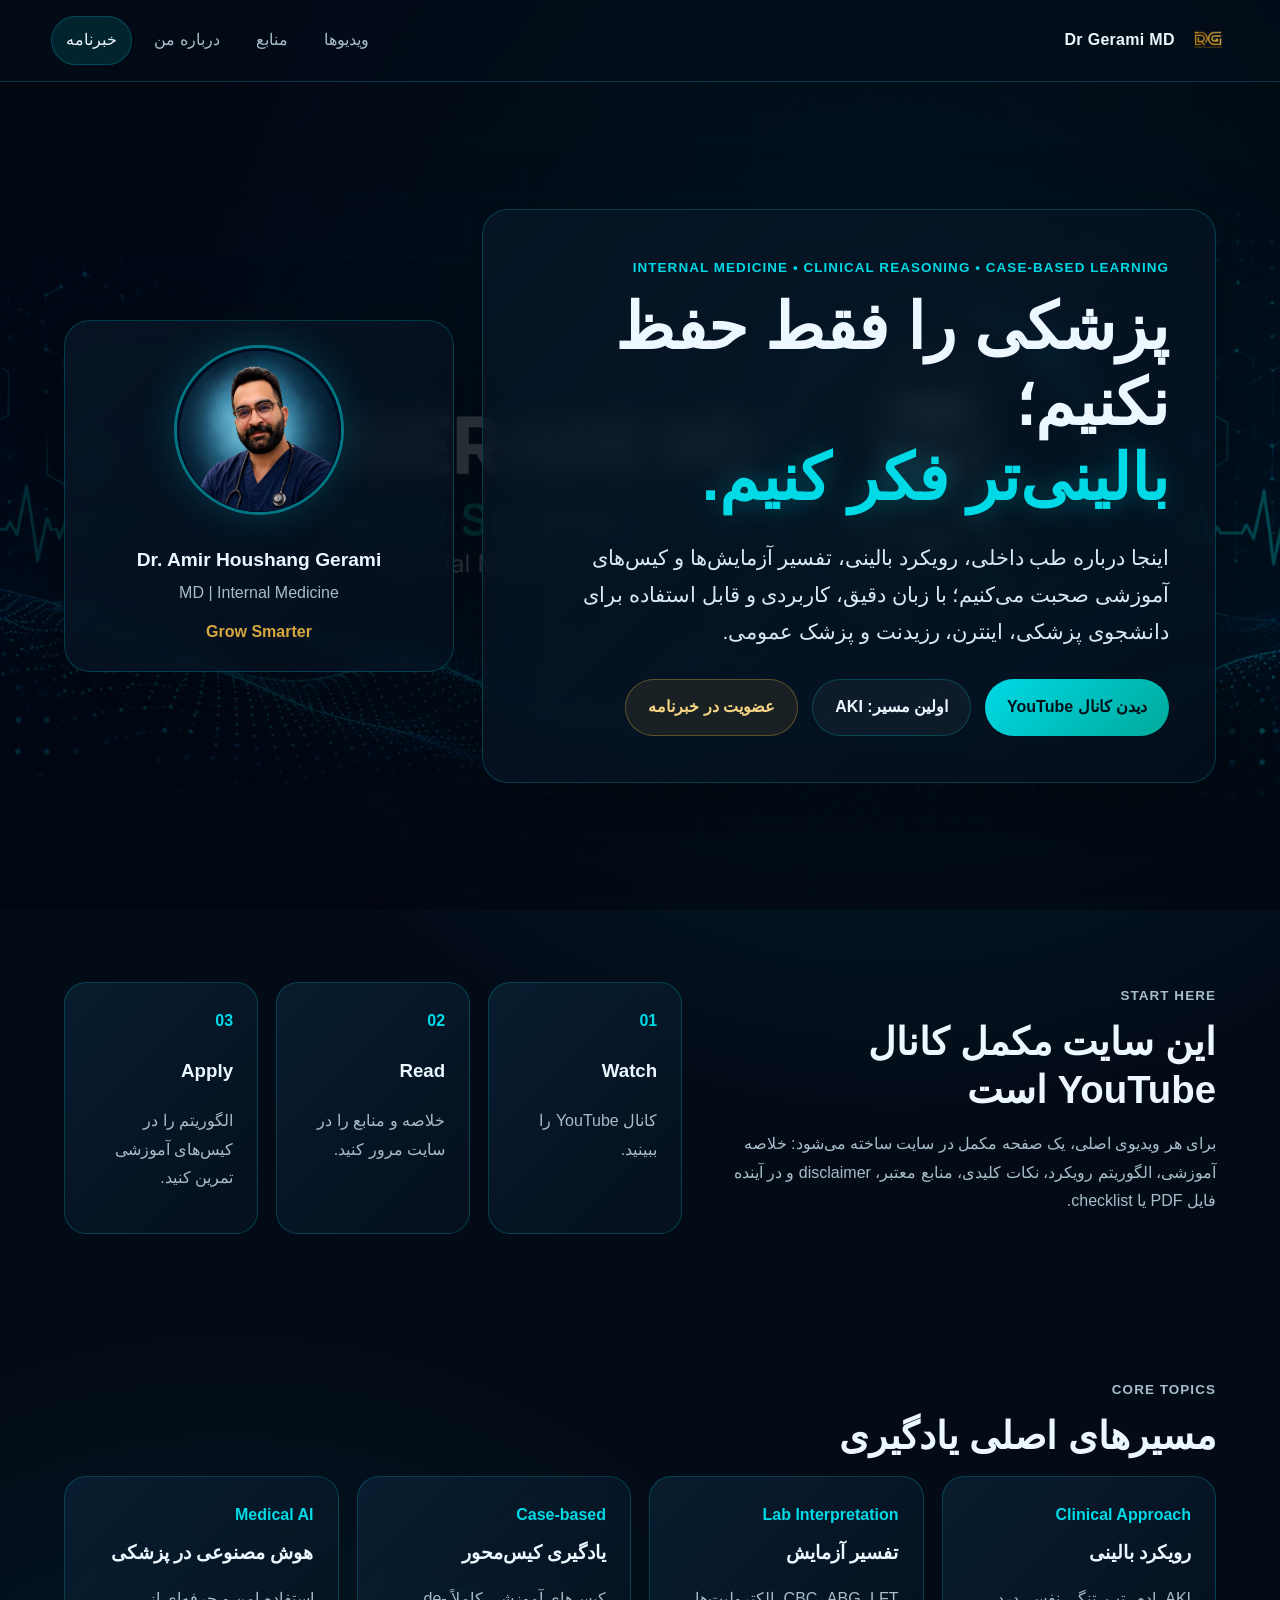
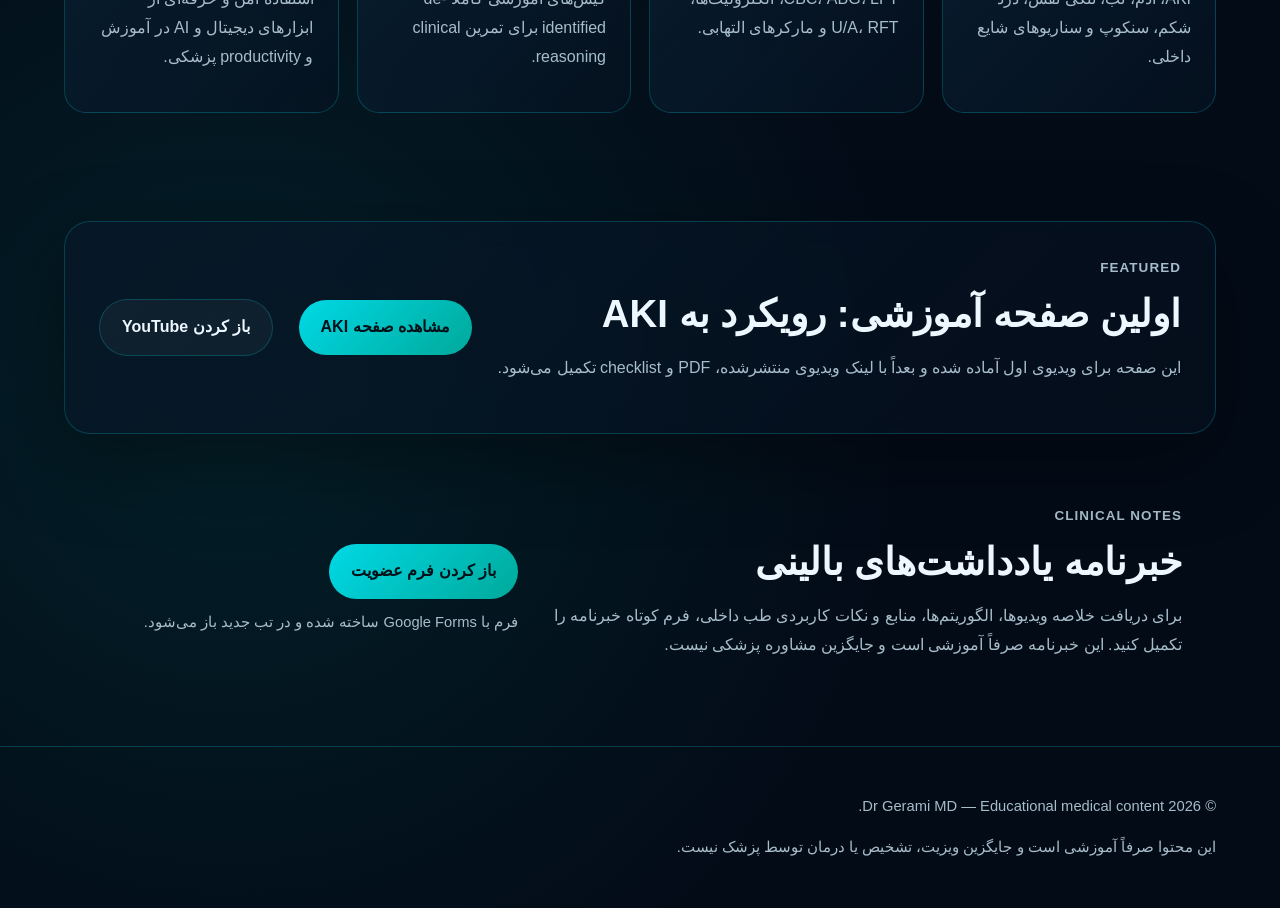
==== commit 62baec7f: "Add files via upload" ====
--- a/index.html
+++ b/index.html
@@ -20,7 +20,7 @@
       <a href="videos.html">ویدیوها</a>
       <a href="resources.html">منابع</a>
       <a href="about.html">درباره من</a>
-      <a class="nav-cta" href="#newsletter">خبرنامه</a>
+      <a class="nav-cta" href="https://docs.google.com/forms/d/e/1FAIpQLSdFDiut5ZCnlZn4tvwYeFwi9pF-mJa0X8RUjMW7Fgb66dRVoA/viewform?usp=publish-editor" target="_blank" rel="noopener">خبرنامه</a>
     </nav>
   </header>
 
@@ -32,8 +32,9 @@
         <h1>پزشکی را فقط حفظ نکنیم؛<br><span>بالینی‌تر فکر کنیم.</span></h1>
         <p class="lead">اینجا درباره طب داخلی، رویکرد بالینی، تفسیر آزمایش‌ها و کیس‌های آموزشی صحبت می‌کنیم؛ با زبان دقیق، کاربردی و قابل استفاده برای دانشجوی پزشکی، اینترن، رزیدنت و پزشک عمومی.</p>
         <div class="actions">
-          <a class="btn primary" href="videos.html">شروع از ویدیوها</a>
+          <a class="btn primary" href="https://www.youtube.com/@Dr.Gerami" target="_blank" rel="noopener">دیدن کانال YouTube</a>
           <a class="btn secondary" href="posts/aki-approach.html">اولین مسیر: AKI</a>
+          <a class="btn tertiary" href="https://docs.google.com/forms/d/e/1FAIpQLSdFDiut5ZCnlZn4tvwYeFwi9pF-mJa0X8RUjMW7Fgb66dRVoA/viewform?usp=publish-editor" target="_blank" rel="noopener">عضویت در خبرنامه</a>
         </div>
       </div>
       <aside class="doctor-card glass">
@@ -53,7 +54,7 @@
         <p>برای هر ویدیوی اصلی، یک صفحه مکمل در سایت ساخته می‌شود: خلاصه آموزشی، الگوریتم رویکرد، نکات کلیدی، منابع معتبر، disclaimer و در آینده فایل PDF یا checklist.</p>
       </div>
       <div class="mini-grid">
-        <article><strong>01</strong><h3>Watch</h3><p>ویدیوی YouTube را ببینید.</p></article>
+        <article><strong>01</strong><h3>Watch</h3><p><a href="https://www.youtube.com/@Dr.Gerami" target="_blank" rel="noopener">کانال YouTube را ببینید</a>.</p></article>
         <article><strong>02</strong><h3>Read</h3><p>خلاصه و منابع را در سایت مرور کنید.</p></article>
         <article><strong>03</strong><h3>Apply</h3><p>الگوریتم را در کیس‌های آموزشی تمرین کنید.</p></article>
       </div>
@@ -73,21 +74,21 @@
       <div>
         <p class="eyebrow">Featured</p>
         <h2>اولین صفحه آموزشی: رویکرد به AKI</h2>
-        <p>این صفحه برای ویدیوی اول آماده شده و بعداً با لینک YouTube، PDF و checklist تکمیل می‌شود.</p>
+        <p>این صفحه برای ویدیوی اول آماده شده و بعداً با لینک ویدیوی منتشرشده، PDF و checklist تکمیل می‌شود.</p>
       </div>
-      <a class="btn primary" href="posts/aki-approach.html">مشاهده صفحه AKI</a>
+      <a class="btn primary" href="posts/aki-approach.html">مشاهده صفحه AKI</a><a class="btn secondary" href="https://www.youtube.com/@Dr.Gerami" target="_blank" rel="noopener">باز کردن YouTube</a>
     </section>
 
     <section id="newsletter" class="section newsletter">
       <div>
         <p class="eyebrow">Clinical Notes</p>
         <h2>خبرنامه یادداشت‌های بالینی</h2>
-        <p>بعد از اتصال به Google Form یا MailerLite، این بخش برای جمع‌آوری ایمیل و ارسال خلاصه ویدیوها، منابع و الگوریتم‌ها استفاده می‌شود.</p>
+        <p>برای دریافت خلاصه ویدیوها، الگوریتم‌ها، منابع و نکات کاربردی طب داخلی، فرم کوتاه خبرنامه را تکمیل کنید. این خبرنامه صرفاً آموزشی است و جایگزین مشاوره پزشکی نیست.</p>
       </div>
-      <form class="signup" action="#" method="post">
-        <input type="email" name="email" placeholder="your@email.com" aria-label="Email address">
-        <button type="submit">عضویت</button>
-      </form>
+      <div class="newsletter-actions">
+        <a class="btn primary" href="https://docs.google.com/forms/d/e/1FAIpQLSdFDiut5ZCnlZn4tvwYeFwi9pF-mJa0X8RUjMW7Fgb66dRVoA/viewform?usp=publish-editor" target="_blank" rel="noopener">باز کردن فرم عضویت</a>
+        <p class="form-note">فرم با Google Forms ساخته شده و در تب جدید باز می‌شود.</p>
+      </div>
     </section>
   </main>
 
--- a/styles.css
+++ b/styles.css
@@ -1 +1 @@
-:root{--bg:#030b17;--panel:#081728;--panel2:#0b2135;--text:#edf7ff;--muted:#a7bdc9;--cyan:#00d9e6;--teal:#00a99a;--gold:#d7a83e;--border:rgba(0,217,230,.22);--shadow:0 28px 80px rgba(0,0,0,.35);--radius:26px}*{box-sizing:border-box}html{scroll-behavior:smooth}body{margin:0;background:radial-gradient(circle at 70% 15%,rgba(0,217,230,.15),transparent 32%),radial-gradient(circle at 18% 80%,rgba(0,169,154,.13),transparent 30%),var(--bg);color:var(--text);font-family:-apple-system,BlinkMacSystemFont,"Segoe UI",Tahoma,Arial,sans-serif;line-height:1.8}a{color:inherit;text-decoration:none}.site-header{position:sticky;top:0;z-index:20;display:flex;align-items:center;justify-content:space-between;padding:16px clamp(18px,4vw,64px);background:rgba(3,11,23,.76);backdrop-filter:blur(18px);border-bottom:1px solid var(--border)}.brand{display:flex;align-items:center;gap:12px;font-weight:800;letter-spacing:.3px}.brand img{width:42px;height:42px;object-fit:contain}.nav-links{display:flex;gap:8px;align-items:center}.nav-links a{padding:9px 14px;color:var(--muted);border-radius:999px}.nav-links a:hover,.nav-cta{color:var(--text)!important;background:rgba(0,217,230,.12);border:1px solid var(--border)}.menu-toggle{display:none;background:transparent;border:1px solid var(--border);color:var(--text);border-radius:12px;font-size:22px;padding:6px 10px}.hero{min-height:calc(100vh - 72px);display:grid;grid-template-columns:minmax(0,1.25fr) 390px;gap:28px;align-items:center;padding:64px clamp(18px,5vw,84px);position:relative;overflow:hidden}.hero-visual{position:absolute;inset:0;background:linear-gradient(90deg,rgba(3,11,23,.5),rgba(3,11,23,.22)),url('assets/hero-bg.jpg') center/cover no-repeat;opacity:.55;filter:saturate(1.15)}.hero:after{content:"";position:absolute;inset:0;background-image:linear-gradient(rgba(0,217,230,.05) 1px,transparent 1px),linear-gradient(90deg,rgba(0,217,230,.04) 1px,transparent 1px);background-size:58px 58px;mask-image:radial-gradient(circle at 55% 45%,black,transparent 72%)}.glass{background:linear-gradient(135deg,rgba(8,23,40,.78),rgba(5,16,30,.62));border:1px solid var(--border);box-shadow:var(--shadow);backdrop-filter:blur(14px)}.hero-copy,.doctor-card{position:relative;z-index:2;border-radius:var(--radius)}.hero-copy{padding:46px}.eyebrow{color:var(--cyan);font-size:.84rem;font-weight:800;letter-spacing:.08em;text-transform:uppercase;margin:0 0 10px}.hero h1,.page h1{font-size:clamp(2.35rem,5vw,5rem);line-height:1.18;margin:0 0 22px}.hero h1 span{color:var(--cyan);text-shadow:0 0 28px rgba(0,217,230,.32)}.lead{font-size:clamp(1.05rem,2vw,1.3rem);color:#d8e9f2;max-width:850px}.actions{display:flex;gap:14px;flex-wrap:wrap;margin-top:28px}.btn{display:inline-flex;align-items:center;justify-content:center;border-radius:999px;padding:13px 22px;font-weight:800}.primary{background:linear-gradient(135deg,var(--cyan),var(--teal));color:#021018}.secondary{border:1px solid var(--border);background:rgba(255,255,255,.04);color:var(--text)}.doctor-card{padding:24px;text-align:center}.doctor-card img{width:170px;height:170px;border-radius:50%;object-fit:cover;border:3px solid rgba(0,217,230,.5);box-shadow:0 0 38px rgba(0,217,230,.2)}.doctor-card h2{font-size:1.2rem;margin:18px 0 2px}.doctor-card p,.doctor-card span{color:var(--muted);margin:0}.doctor-card span{display:inline-block;color:var(--gold);margin-top:10px;font-weight:800}.section{padding:72px clamp(18px,5vw,84px)}.split{display:grid;grid-template-columns:.9fr 1.1fr;gap:28px;align-items:center}.section h2{font-size:clamp(1.8rem,3vw,3rem);line-height:1.25;margin:0 0 16px}.mini-grid,.cards{display:grid;gap:18px}.mini-grid{grid-template-columns:repeat(3,1fr)}.mini-grid article,.card,.resource-list article{background:linear-gradient(135deg,rgba(10,33,53,.8),rgba(6,18,32,.72));border:1px solid var(--border);border-radius:22px;padding:24px}.mini-grid strong,.card span{color:var(--cyan);font-weight:900}.cards.four{grid-template-columns:repeat(4,1fr)}.cards.three{grid-template-columns:repeat(3,1fr)}.card h3,.card h2{margin:.35rem 0}.card p,.section p,.page p,.post li{color:var(--muted)}.latest,.newsletter{border-radius:var(--radius);margin:36px clamp(18px,5vw,84px);display:flex;align-items:center;justify-content:space-between;gap:24px;padding:34px}.signup{display:flex;gap:10px;min-width:min(420px,100%)}.signup input{flex:1;border:1px solid var(--border);background:#071827;color:var(--text);border-radius:999px;padding:14px 18px;direction:ltr}.signup button{border:0;border-radius:999px;padding:14px 22px;background:var(--cyan);font-weight:900;color:#001116}.site-footer{padding:32px clamp(18px,5vw,84px);border-top:1px solid var(--border);color:var(--muted);font-size:.92rem}.page{padding:44px clamp(18px,5vw,84px) 80px}.page-hero,.about-hero,.post{border-radius:var(--radius);padding:38px;margin-bottom:34px}.about-hero{display:grid;grid-template-columns:190px 1fr;gap:28px;align-items:center}.about-hero img{width:190px;height:190px;border-radius:28px;object-fit:cover;border:1px solid var(--border)}.resource-list{display:grid;grid-template-columns:repeat(3,1fr);gap:18px;padding-right:0;padding-left:0}.post{max-width:980px;margin-inline:auto}.post h1{font-size:clamp(2rem,4vw,4rem)}.post h2{margin-top:34px}.note{padding:16px 18px;border-radius:18px;border:1px solid rgba(215,168,62,.3);background:rgba(215,168,62,.08);color:#f4e7c3}@media(max-width:980px){.hero,.split{grid-template-columns:1fr}.doctor-card{display:flex;text-align:right;align-items:center;gap:18px}.doctor-card img{width:110px;height:110px}.cards.four,.cards.three,.resource-list{grid-template-columns:1fr 1fr}.latest,.newsletter{flex-direction:column;align-items:stretch}.signup{min-width:0}}@media(max-width:720px){.menu-toggle{display:block}.nav-links{position:absolute;top:72px;left:16px;right:16px;display:none;flex-direction:column;align-items:stretch;background:rgba(5,16,30,.96);border:1px solid var(--border);border-radius:20px;padding:12px}.nav-links.open{display:flex}.hero{padding:42px 16px}.hero-copy{padding:28px}.cards.four,.cards.three,.mini-grid,.resource-list{grid-template-columns:1fr}.doctor-card{display:block;text-align:center}.about-hero{grid-template-columns:1fr}.about-hero img{width:150px;height:150px}.signup{flex-direction:column}.page{padding-inline:16px}.section{padding-inline:16px}.latest,.newsletter{margin-inline:16px}}
+:root{--bg:#030b17;--panel:#081728;--panel2:#0b2135;--text:#edf7ff;--muted:#a7bdc9;--cyan:#00d9e6;--teal:#00a99a;--gold:#d7a83e;--border:rgba(0,217,230,.22);--shadow:0 28px 80px rgba(0,0,0,.35);--radius:26px}*{box-sizing:border-box}html{scroll-behavior:smooth}body{margin:0;background:radial-gradient(circle at 70% 15%,rgba(0,217,230,.15),transparent 32%),radial-gradient(circle at 18% 80%,rgba(0,169,154,.13),transparent 30%),var(--bg);color:var(--text);font-family:-apple-system,BlinkMacSystemFont,"Segoe UI",Tahoma,Arial,sans-serif;line-height:1.8}a{color:inherit;text-decoration:none}.site-header{position:sticky;top:0;z-index:20;display:flex;align-items:center;justify-content:space-between;padding:16px clamp(18px,4vw,64px);background:rgba(3,11,23,.76);backdrop-filter:blur(18px);border-bottom:1px solid var(--border)}.brand{display:flex;align-items:center;gap:12px;font-weight:800;letter-spacing:.3px}.brand img{width:42px;height:42px;object-fit:contain}.nav-links{display:flex;gap:8px;align-items:center}.nav-links a{padding:9px 14px;color:var(--muted);border-radius:999px}.nav-links a:hover,.nav-cta{color:var(--text)!important;background:rgba(0,217,230,.12);border:1px solid var(--border)}.menu-toggle{display:none;background:transparent;border:1px solid var(--border);color:var(--text);border-radius:12px;font-size:22px;padding:6px 10px}.hero{min-height:calc(100vh - 72px);display:grid;grid-template-columns:minmax(0,1.25fr) 390px;gap:28px;align-items:center;padding:64px clamp(18px,5vw,84px);position:relative;overflow:hidden}.hero-visual{position:absolute;inset:0;background:linear-gradient(90deg,rgba(3,11,23,.5),rgba(3,11,23,.22)),url('assets/hero-bg.jpg') center/cover no-repeat;opacity:.55;filter:saturate(1.15)}.hero:after{content:"";position:absolute;inset:0;background-image:linear-gradient(rgba(0,217,230,.05) 1px,transparent 1px),linear-gradient(90deg,rgba(0,217,230,.04) 1px,transparent 1px);background-size:58px 58px;mask-image:radial-gradient(circle at 55% 45%,black,transparent 72%)}.glass{background:linear-gradient(135deg,rgba(8,23,40,.78),rgba(5,16,30,.62));border:1px solid var(--border);box-shadow:var(--shadow);backdrop-filter:blur(14px)}.hero-copy,.doctor-card{position:relative;z-index:2;border-radius:var(--radius)}.hero-copy{padding:46px}.eyebrow{color:var(--cyan);font-size:.84rem;font-weight:800;letter-spacing:.08em;text-transform:uppercase;margin:0 0 10px}.hero h1,.page h1{font-size:clamp(2.35rem,5vw,5rem);line-height:1.18;margin:0 0 22px}.hero h1 span{color:var(--cyan);text-shadow:0 0 28px rgba(0,217,230,.32)}.lead{font-size:clamp(1.05rem,2vw,1.3rem);color:#d8e9f2;max-width:850px}.actions{display:flex;gap:14px;flex-wrap:wrap;margin-top:28px}.btn{display:inline-flex;align-items:center;justify-content:center;border-radius:999px;padding:13px 22px;font-weight:800}.primary{background:linear-gradient(135deg,var(--cyan),var(--teal));color:#021018}.secondary{border:1px solid var(--border);background:rgba(255,255,255,.04);color:var(--text)}.tertiary{border:1px solid rgba(215,168,62,.35);background:rgba(215,168,62,.10);color:#f5d484}.doctor-card{padding:24px;text-align:center}.doctor-card img{width:170px;height:170px;border-radius:50%;object-fit:cover;border:3px solid rgba(0,217,230,.5);box-shadow:0 0 38px rgba(0,217,230,.2)}.doctor-card h2{font-size:1.2rem;margin:18px 0 2px}.doctor-card p,.doctor-card span{color:var(--muted);margin:0}.doctor-card span{display:inline-block;color:var(--gold);margin-top:10px;font-weight:800}.section{padding:72px clamp(18px,5vw,84px)}.split{display:grid;grid-template-columns:.9fr 1.1fr;gap:28px;align-items:center}.section h2{font-size:clamp(1.8rem,3vw,3rem);line-height:1.25;margin:0 0 16px}.mini-grid,.cards{display:grid;gap:18px}.mini-grid{grid-template-columns:repeat(3,1fr)}.mini-grid article,.card,.resource-list article{background:linear-gradient(135deg,rgba(10,33,53,.8),rgba(6,18,32,.72));border:1px solid var(--border);border-radius:22px;padding:24px}.mini-grid strong,.card span{color:var(--cyan);font-weight:900}.cards.four{grid-template-columns:repeat(4,1fr)}.cards.three{grid-template-columns:repeat(3,1fr)}.card h3,.card h2{margin:.35rem 0}.card p,.section p,.page p,.post li{color:var(--muted)}.latest,.newsletter{border-radius:var(--radius);margin:36px clamp(18px,5vw,84px);display:flex;align-items:center;justify-content:space-between;gap:24px;padding:34px}.newsletter-actions{display:flex;flex-direction:column;gap:10px;align-items:flex-start;min-width:min(420px,100%)}.form-note{margin:0;color:var(--muted);font-size:.92rem}.post-cta{margin-top:34px;padding:24px;border:1px solid var(--border);border-radius:22px;background:rgba(0,217,230,.06)}.signup{display:flex;gap:10px;min-width:min(420px,100%)}.signup input{flex:1;border:1px solid var(--border);background:#071827;color:var(--text);border-radius:999px;padding:14px 18px;direction:ltr}.signup button{border:0;border-radius:999px;padding:14px 22px;background:var(--cyan);font-weight:900;color:#001116}.site-footer{padding:32px clamp(18px,5vw,84px);border-top:1px solid var(--border);color:var(--muted);font-size:.92rem}.page{padding:44px clamp(18px,5vw,84px) 80px}.page-hero,.about-hero,.post{border-radius:var(--radius);padding:38px;margin-bottom:34px}.about-hero{display:grid;grid-template-columns:190px 1fr;gap:28px;align-items:center}.about-hero img{width:190px;height:190px;border-radius:28px;object-fit:cover;border:1px solid var(--border)}.resource-list{display:grid;grid-template-columns:repeat(3,1fr);gap:18px;padding-right:0;padding-left:0}.post{max-width:980px;margin-inline:auto}.post h1{font-size:clamp(2rem,4vw,4rem)}.post h2{margin-top:34px}.note{padding:16px 18px;border-radius:18px;border:1px solid rgba(215,168,62,.3);background:rgba(215,168,62,.08);color:#f4e7c3}@media(max-width:980px){.hero,.split{grid-template-columns:1fr}.doctor-card{display:flex;text-align:right;align-items:center;gap:18px}.doctor-card img{width:110px;height:110px}.cards.four,.cards.three,.resource-list{grid-template-columns:1fr 1fr}.latest,.newsletter{flex-direction:column;align-items:stretch}.signup{min-width:0}}@media(max-width:720px){.menu-toggle{display:block}.nav-links{position:absolute;top:72px;left:16px;right:16px;display:none;flex-direction:column;align-items:stretch;background:rgba(5,16,30,.96);border:1px solid var(--border);border-radius:20px;padding:12px}.nav-links.open{display:flex}.hero{padding:42px 16px}.hero-copy{padding:28px}.cards.four,.cards.three,.mini-grid,.resource-list{grid-template-columns:1fr}.doctor-card{display:block;text-align:center}.about-hero{grid-template-columns:1fr}.about-hero img{width:150px;height:150px}.signup{flex-direction:column}.page{padding-inline:16px}.section{padding-inline:16px}.latest,.newsletter{margin-inline:16px}}
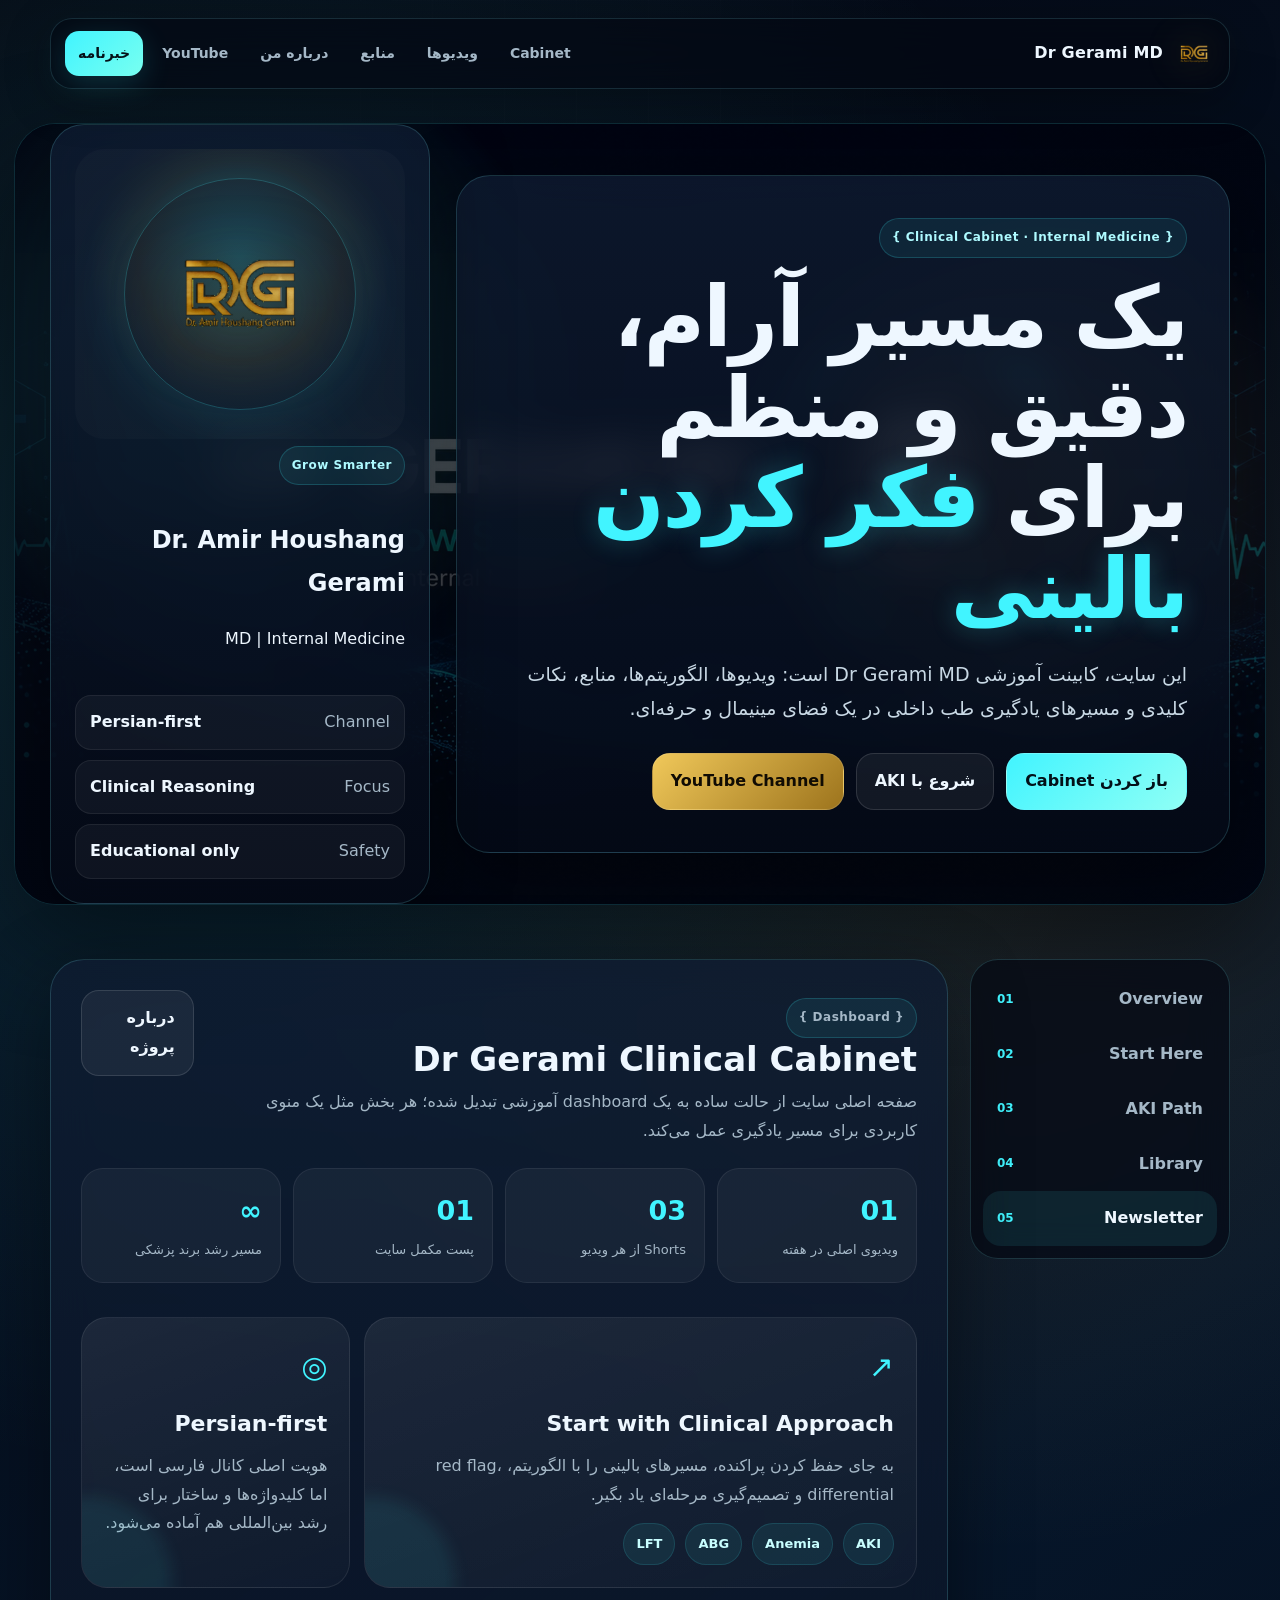
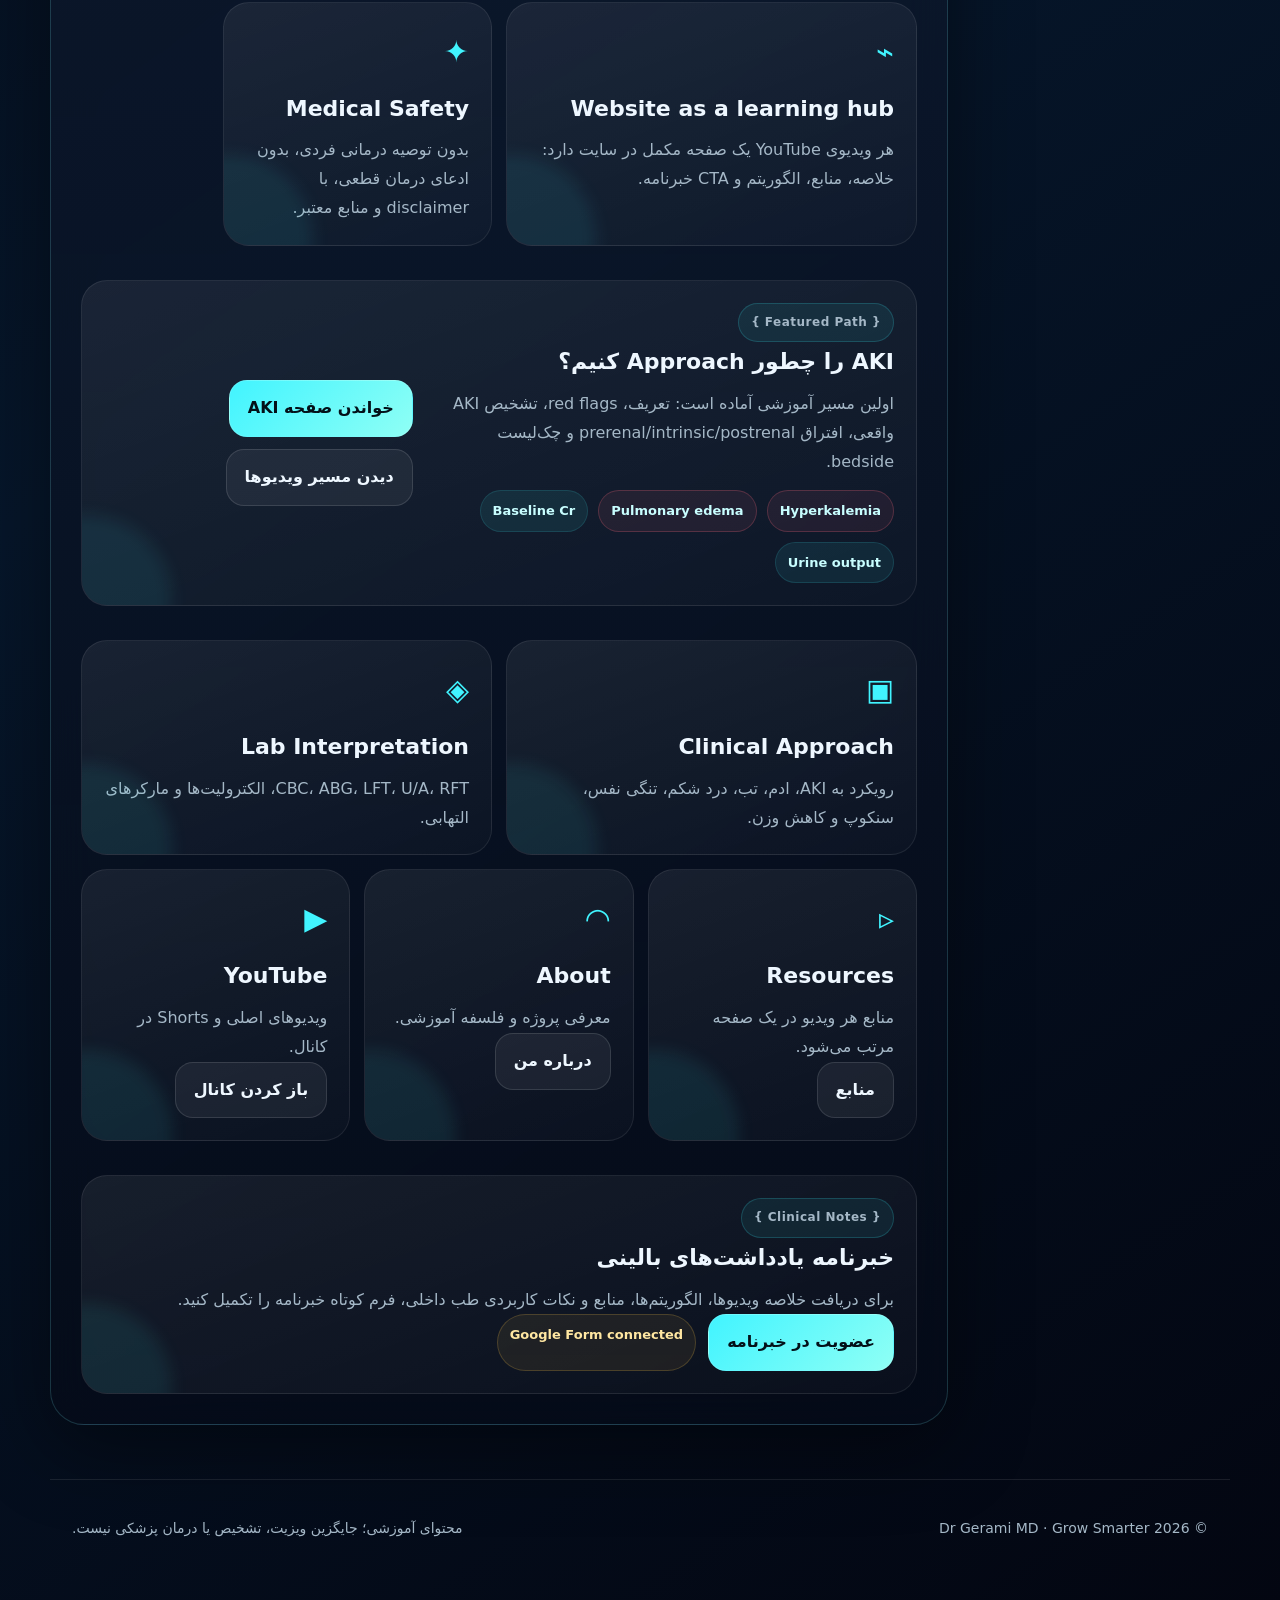
==== commit 91237969: "Add files via upload" ====
--- a/index.html
+++ b/index.html
@@ -3,99 +3,128 @@
 <head>
   <meta charset="utf-8" />
   <meta name="viewport" content="width=device-width, initial-scale=1" />
-  <title>Dr Gerami MD | Internal Medicine</title>
-  <meta name="description" content="آموزش فارسی طب داخلی با تمرکز بر clinical reasoning، تفسیر آزمایش، رویکرد بالینی و یادگیری کیس‌محور." />
-  <meta name="theme-color" content="#030b17" />
-  <meta property="og:title" content="Dr Gerami MD | Internal Medicine" />
+  <title>Dr Gerami MD | Clinical Cabinet</title>
+  <meta name="description" content="Clinical Cabinet دکتر امیر هوشنگ گرامی؛ مسیر یادگیری طب داخلی، رویکرد بالینی، تفسیر آزمایش و منابع ویدیوهای YouTube." />
+  <meta name="theme-color" content="#050712" />
+  <meta property="og:title" content="Dr Gerami MD | Clinical Cabinet" />
   <meta property="og:description" content="Grow Smarter — Internal Medicine, clinical reasoning, lab interpretation and case-based learning." />
   <meta property="og:image" content="assets/youtube-banner-reference.jpg" />
   <link rel="icon" href="assets/dg-logo-transparent.png" />
   <link rel="stylesheet" href="styles.css" />
 </head>
 <body>
-  <header class="site-header">
-    <a class="brand" href="index.html"><img src="assets/dg-logo-transparent.png" alt="Dr Gerami MD logo"><span>Dr Gerami MD</span></a>
-    <button class="menu-toggle" aria-label="Open menu">☰</button>
-    <nav class="nav-links">
-      <a href="videos.html">ویدیوها</a>
-      <a href="resources.html">منابع</a>
-      <a href="about.html">درباره من</a>
-      <a class="nav-cta" href="https://docs.google.com/forms/d/e/1FAIpQLSdFDiut5ZCnlZn4tvwYeFwi9pF-mJa0X8RUjMW7Fgb66dRVoA/viewform?usp=publish-editor" target="_blank" rel="noopener">خبرنامه</a>
-    </nav>
-  </header>
+<header class="site-header">
+  <a class="brand" href="index.html"><img src="assets/dg-logo-transparent.png" alt="DG logo"><span>Dr Gerami MD</span></a>
+  <button class="menu-toggle" aria-label="Open menu">☰</button>
+  <nav class="nav">
+    <a href="#cabinet">Cabinet</a>
+    <a href="videos.html">ویدیوها</a>
+    <a href="resources.html">منابع</a>
+    <a href="about.html">درباره من</a>
+    <a href="https://www.youtube.com/@Dr.Gerami" target="_blank" rel="noopener">YouTube</a>
+    <a class="nav-cta" href="https://docs.google.com/forms/d/e/1FAIpQLSdFDiut5ZCnlZn4tvwYeFwi9pF-mJa0X8RUjMW7Fgb66dRVoA/viewform?usp=publish-editor" target="_blank" rel="noopener">خبرنامه</a>
+  </nav>
+</header>
 
-  <main>
-    <section class="hero">
-      <div class="hero-visual" aria-hidden="true"></div>
+<main>
+  <section class="hero">
+    <div class="hero-inner">
       <div class="hero-copy glass">
-        <p class="eyebrow">Internal Medicine • Clinical Reasoning • Case-based Learning</p>
-        <h1>پزشکی را فقط حفظ نکنیم؛<br><span>بالینی‌تر فکر کنیم.</span></h1>
-        <p class="lead">اینجا درباره طب داخلی، رویکرد بالینی، تفسیر آزمایش‌ها و کیس‌های آموزشی صحبت می‌کنیم؛ با زبان دقیق، کاربردی و قابل استفاده برای دانشجوی پزشکی، اینترن، رزیدنت و پزشک عمومی.</p>
+        <p class="eyebrow">{ Clinical Cabinet · Internal Medicine }</p>
+        <h1>یک مسیر آرام، دقیق و منظم برای <span>فکر کردن بالینی</span></h1>
+        <p class="lead">این سایت، کابینت آموزشی Dr Gerami MD است: ویدیوها، الگوریتم‌ها، منابع، نکات کلیدی و مسیرهای یادگیری طب داخلی در یک فضای مینیمال و حرفه‌ای.</p>
         <div class="actions">
-          <a class="btn primary" href="https://www.youtube.com/@Dr.Gerami" target="_blank" rel="noopener">دیدن کانال YouTube</a>
-          <a class="btn secondary" href="posts/aki-approach.html">اولین مسیر: AKI</a>
-          <a class="btn tertiary" href="https://docs.google.com/forms/d/e/1FAIpQLSdFDiut5ZCnlZn4tvwYeFwi9pF-mJa0X8RUjMW7Fgb66dRVoA/viewform?usp=publish-editor" target="_blank" rel="noopener">عضویت در خبرنامه</a>
+          <a class="btn primary" href="#cabinet">باز کردن Cabinet</a>
+          <a class="btn secondary" href="posts/aki-approach.html">شروع با AKI</a>
+          <a class="btn gold" href="https://www.youtube.com/@Dr.Gerami" target="_blank" rel="noopener">YouTube Channel</a>
         </div>
       </div>
-      <aside class="doctor-card glass">
-        <img src="assets/profile-dr-gerami.jpg" alt="Dr Amir Houshang Gerami" />
+      <aside class="hero-card glass">
+        <div class="doctor-orb"><img src="assets/dg-logo-transparent.png" alt="DG logo"></div>
         <div>
+          <p class="eyebrow">Grow Smarter</p>
           <h2>Dr. Amir Houshang Gerami</h2>
           <p>MD | Internal Medicine</p>
-          <span>Grow Smarter</span>
+        </div>
+        <div class="status-list">
+          <div><span>Channel</span><strong>Persian-first</strong></div>
+          <div><span>Focus</span><strong>Clinical Reasoning</strong></div>
+          <div><span>Safety</span><strong>Educational only</strong></div>
         </div>
       </aside>
-    </section>
+    </div>
+  </section>
 
-    <section class="section split">
-      <div>
-        <p class="eyebrow">Start Here</p>
-        <h2>این سایت مکمل کانال YouTube است</h2>
-        <p>برای هر ویدیوی اصلی، یک صفحه مکمل در سایت ساخته می‌شود: خلاصه آموزشی، الگوریتم رویکرد، نکات کلیدی، منابع معتبر، disclaimer و در آینده فایل PDF یا checklist.</p>
-      </div>
-      <div class="mini-grid">
-        <article><strong>01</strong><h3>Watch</h3><p><a href="https://www.youtube.com/@Dr.Gerami" target="_blank" rel="noopener">کانال YouTube را ببینید</a>.</p></article>
-        <article><strong>02</strong><h3>Read</h3><p>خلاصه و منابع را در سایت مرور کنید.</p></article>
-        <article><strong>03</strong><h3>Apply</h3><p>الگوریتم را در کیس‌های آموزشی تمرین کنید.</p></article>
-      </div>
-    </section>
+  <section id="cabinet" class="cabinet">
+    <nav class="cabinet-menu" aria-label="Clinical Cabinet menu">
+      <a class="active" href="#overview">Overview <span>01</span></a>
+      <a href="#start">Start Here <span>02</span></a>
+      <a href="#aki">AKI Path <span>03</span></a>
+      <a href="#library">Library <span>04</span></a>
+      <a href="#newsletter">Newsletter <span>05</span></a>
+    </nav>
 
-    <section class="section">
-      <div class="section-heading"><p class="eyebrow">Core Topics</p><h2>مسیرهای اصلی یادگیری</h2></div>
-      <div class="cards four">
-        <article class="card"><span>Clinical Approach</span><h3>رویکرد بالینی</h3><p>AKI، ادم، تب، تنگی نفس، درد شکم، سنکوپ و سناریوهای شایع داخلی.</p></article>
-        <article class="card"><span>Lab Interpretation</span><h3>تفسیر آزمایش</h3><p>CBC، ABG، LFT، الکترولیت‌ها، U/A، RFT و مارکرهای التهابی.</p></article>
-        <article class="card"><span>Case-based</span><h3>یادگیری کیس‌محور</h3><p>کیس‌های آموزشی کاملاً de-identified برای تمرین clinical reasoning.</p></article>
-        <article class="card"><span>Medical AI</span><h3>هوش مصنوعی در پزشکی</h3><p>استفاده امن و حرفه‌ای از ابزارهای دیجیتال و AI در آموزش و productivity پزشکی.</p></article>
-      </div>
-    </section>
+    <div class="cabinet-panel glass">
+      <section id="overview" data-section>
+        <div class="cabinet-head">
+          <div><p class="eyebrow">{ Dashboard }</p><h2>Dr Gerami Clinical Cabinet</h2><p>صفحه اصلی سایت از حالت ساده به یک dashboard آموزشی تبدیل شده؛ هر بخش مثل یک منوی کاربردی برای مسیر یادگیری عمل می‌کند.</p></div>
+          <a class="btn secondary" href="about.html">درباره پروژه</a>
+        </div>
+        <div class="metric">
+          <article><strong>01</strong><span>ویدیوی اصلی در هفته</span></article>
+          <article><strong>03</strong><span>Shorts از هر ویدیو</span></article>
+          <article><strong>01</strong><span>پست مکمل سایت</span></article>
+          <article><strong>∞</strong><span>مسیر رشد برند پزشکی</span></article>
+        </div>
+      </section>
 
-    <section class="section latest glass">
-      <div>
-        <p class="eyebrow">Featured</p>
-        <h2>اولین صفحه آموزشی: رویکرد به AKI</h2>
-        <p>این صفحه برای ویدیوی اول آماده شده و بعداً با لینک ویدیوی منتشرشده، PDF و checklist تکمیل می‌شود.</p>
-      </div>
-      <a class="btn primary" href="posts/aki-approach.html">مشاهده صفحه AKI</a><a class="btn secondary" href="https://www.youtube.com/@Dr.Gerami" target="_blank" rel="noopener">باز کردن YouTube</a>
-    </section>
+      <section id="start" data-section style="margin-top:34px">
+        <div class="bento">
+          <article class="tile large"><div class="icon">↗</div><h3>Start with Clinical Approach</h3><p>به جای حفظ کردن پراکنده، مسیرهای بالینی را با الگوریتم، red flag، differential و تصمیم‌گیری مرحله‌ای یاد بگیر.</p><div class="flow"><span class="chip">AKI</span><span class="chip">Anemia</span><span class="chip">ABG</span><span class="chip">LFT</span></div></article>
+          <article class="tile small"><div class="icon">◎</div><h3>Persian-first</h3><p>هویت اصلی کانال فارسی است، اما کلیدواژه‌ها و ساختار برای رشد بین‌المللی هم آماده می‌شود.</p></article>
+          <article class="tile wide"><div class="icon">⌁</div><h3>Website as a learning hub</h3><p>هر ویدیوی YouTube یک صفحه مکمل در سایت دارد: خلاصه، منابع، الگوریتم و CTA خبرنامه.</p></article>
+          <article class="tile small"><div class="icon">✦</div><h3>Medical Safety</h3><p>بدون توصیه درمانی فردی، بدون ادعای درمان قطعی، با disclaimer و منابع معتبر.</p></article>
+        </div>
+      </section>
 
-    <section id="newsletter" class="section newsletter">
-      <div>
-        <p class="eyebrow">Clinical Notes</p>
-        <h2>خبرنامه یادداشت‌های بالینی</h2>
-        <p>برای دریافت خلاصه ویدیوها، الگوریتم‌ها، منابع و نکات کاربردی طب داخلی، فرم کوتاه خبرنامه را تکمیل کنید. این خبرنامه صرفاً آموزشی است و جایگزین مشاوره پزشکی نیست.</p>
-      </div>
-      <div class="newsletter-actions">
-        <a class="btn primary" href="https://docs.google.com/forms/d/e/1FAIpQLSdFDiut5ZCnlZn4tvwYeFwi9pF-mJa0X8RUjMW7Fgb66dRVoA/viewform?usp=publish-editor" target="_blank" rel="noopener">باز کردن فرم عضویت</a>
-        <p class="form-note">فرم با Google Forms ساخته شده و در تب جدید باز می‌شود.</p>
-      </div>
-    </section>
-  </main>
+      <section id="aki" data-section style="margin-top:34px">
+        <div class="post-card tile full">
+          <div>
+            <p class="eyebrow">{ Featured Path }</p>
+            <h3>AKI را چطور Approach کنیم؟</h3>
+            <p>اولین مسیر آموزشی آماده است: تعریف، red flags، تشخیص AKI واقعی، افتراق prerenal/intrinsic/postrenal و چک‌لیست bedside.</p>
+            <div class="flow"><span class="chip warning">Hyperkalemia</span><span class="chip warning">Pulmonary edema</span><span class="chip">Baseline Cr</span><span class="chip">Urine output</span></div>
+          </div>
+          <div class="actions"><a class="btn primary" href="posts/aki-approach.html">خواندن صفحه AKI</a><a class="btn secondary" href="videos.html">دیدن مسیر ویدیوها</a></div>
+        </div>
+      </section>
 
-  <footer class="site-footer">
-    <p>© <span id="year"></span> Dr Gerami MD — Educational medical content.</p>
-    <p>این محتوا صرفاً آموزشی است و جایگزین ویزیت، تشخیص یا درمان توسط پزشک نیست.</p>
-  </footer>
-  <script src="script.js"></script>
+      <section id="library" data-section style="margin-top:34px">
+        <div class="bento">
+          <article class="tile wide"><div class="icon">▣</div><h3>Clinical Approach</h3><p>رویکرد به AKI، ادم، تب، درد شکم، تنگی نفس، سنکوپ و کاهش وزن.</p></article>
+          <article class="tile wide"><div class="icon">◈</div><h3>Lab Interpretation</h3><p>CBC، ABG، LFT، U/A، RFT، الکترولیت‌ها و مارکرهای التهابی.</p></article>
+          <article class="tile small"><div class="icon">▹</div><h3>Resources</h3><p>منابع هر ویدیو در یک صفحه مرتب می‌شود.</p><a class="btn secondary" href="resources.html">منابع</a></article>
+          <article class="tile small"><div class="icon">◠</div><h3>About</h3><p>معرفی پروژه و فلسفه آموزشی.</p><a class="btn secondary" href="about.html">درباره من</a></article>
+          <article class="tile small"><div class="icon">▶</div><h3>YouTube</h3><p>ویدیوهای اصلی و Shorts در کانال.</p><a class="btn secondary" href="https://www.youtube.com/@Dr.Gerami" target="_blank" rel="noopener">باز کردن کانال</a></article>
+        </div>
+      </section>
+
+      <section id="newsletter" data-section style="margin-top:34px">
+        <div class="tile full">
+          <p class="eyebrow">{ Clinical Notes }</p>
+          <h3>خبرنامه یادداشت‌های بالینی</h3>
+          <p>برای دریافت خلاصه ویدیوها، الگوریتم‌ها، منابع و نکات کاربردی طب داخلی، فرم کوتاه خبرنامه را تکمیل کنید.</p>
+          <div class="actions"><a class="btn primary" href="https://docs.google.com/forms/d/e/1FAIpQLSdFDiut5ZCnlZn4tvwYeFwi9pF-mJa0X8RUjMW7Fgb66dRVoA/viewform?usp=publish-editor" target="_blank" rel="noopener">عضویت در خبرنامه</a><span class="chip goldish">Google Form connected</span></div>
+        </div>
+      </section>
+    </div>
+  </section>
+</main>
+
+<footer class="site-footer">
+  <p>© <span id="year"></span> Dr Gerami MD · Grow Smarter</p>
+  <p>محتوای آموزشی؛ جایگزین ویزیت، تشخیص یا درمان پزشکی نیست.</p>
+</footer>
+<script src="script.js"></script>
 </body>
 </html>
--- a/styles.css
+++ b/styles.css
@@ -1 +1,29 @@
-:root{--bg:#030b17;--panel:#081728;--panel2:#0b2135;--text:#edf7ff;--muted:#a7bdc9;--cyan:#00d9e6;--teal:#00a99a;--gold:#d7a83e;--border:rgba(0,217,230,.22);--shadow:0 28px 80px rgba(0,0,0,.35);--radius:26px}*{box-sizing:border-box}html{scroll-behavior:smooth}body{margin:0;background:radial-gradient(circle at 70% 15%,rgba(0,217,230,.15),transparent 32%),radial-gradient(circle at 18% 80%,rgba(0,169,154,.13),transparent 30%),var(--bg);color:var(--text);font-family:-apple-system,BlinkMacSystemFont,"Segoe UI",Tahoma,Arial,sans-serif;line-height:1.8}a{color:inherit;text-decoration:none}.site-header{position:sticky;top:0;z-index:20;display:flex;align-items:center;justify-content:space-between;padding:16px clamp(18px,4vw,64px);background:rgba(3,11,23,.76);backdrop-filter:blur(18px);border-bottom:1px solid var(--border)}.brand{display:flex;align-items:center;gap:12px;font-weight:800;letter-spacing:.3px}.brand img{width:42px;height:42px;object-fit:contain}.nav-links{display:flex;gap:8px;align-items:center}.nav-links a{padding:9px 14px;color:var(--muted);border-radius:999px}.nav-links a:hover,.nav-cta{color:var(--text)!important;background:rgba(0,217,230,.12);border:1px solid var(--border)}.menu-toggle{display:none;background:transparent;border:1px solid var(--border);color:var(--text);border-radius:12px;font-size:22px;padding:6px 10px}.hero{min-height:calc(100vh - 72px);display:grid;grid-template-columns:minmax(0,1.25fr) 390px;gap:28px;align-items:center;padding:64px clamp(18px,5vw,84px);position:relative;overflow:hidden}.hero-visual{position:absolute;inset:0;background:linear-gradient(90deg,rgba(3,11,23,.5),rgba(3,11,23,.22)),url('assets/hero-bg.jpg') center/cover no-repeat;opacity:.55;filter:saturate(1.15)}.hero:after{content:"";position:absolute;inset:0;background-image:linear-gradient(rgba(0,217,230,.05) 1px,transparent 1px),linear-gradient(90deg,rgba(0,217,230,.04) 1px,transparent 1px);background-size:58px 58px;mask-image:radial-gradient(circle at 55% 45%,black,transparent 72%)}.glass{background:linear-gradient(135deg,rgba(8,23,40,.78),rgba(5,16,30,.62));border:1px solid var(--border);box-shadow:var(--shadow);backdrop-filter:blur(14px)}.hero-copy,.doctor-card{position:relative;z-index:2;border-radius:var(--radius)}.hero-copy{padding:46px}.eyebrow{color:var(--cyan);font-size:.84rem;font-weight:800;letter-spacing:.08em;text-transform:uppercase;margin:0 0 10px}.hero h1,.page h1{font-size:clamp(2.35rem,5vw,5rem);line-height:1.18;margin:0 0 22px}.hero h1 span{color:var(--cyan);text-shadow:0 0 28px rgba(0,217,230,.32)}.lead{font-size:clamp(1.05rem,2vw,1.3rem);color:#d8e9f2;max-width:850px}.actions{display:flex;gap:14px;flex-wrap:wrap;margin-top:28px}.btn{display:inline-flex;align-items:center;justify-content:center;border-radius:999px;padding:13px 22px;font-weight:800}.primary{background:linear-gradient(135deg,var(--cyan),var(--teal));color:#021018}.secondary{border:1px solid var(--border);background:rgba(255,255,255,.04);color:var(--text)}.tertiary{border:1px solid rgba(215,168,62,.35);background:rgba(215,168,62,.10);color:#f5d484}.doctor-card{padding:24px;text-align:center}.doctor-card img{width:170px;height:170px;border-radius:50%;object-fit:cover;border:3px solid rgba(0,217,230,.5);box-shadow:0 0 38px rgba(0,217,230,.2)}.doctor-card h2{font-size:1.2rem;margin:18px 0 2px}.doctor-card p,.doctor-card span{color:var(--muted);margin:0}.doctor-card span{display:inline-block;color:var(--gold);margin-top:10px;font-weight:800}.section{padding:72px clamp(18px,5vw,84px)}.split{display:grid;grid-template-columns:.9fr 1.1fr;gap:28px;align-items:center}.section h2{font-size:clamp(1.8rem,3vw,3rem);line-height:1.25;margin:0 0 16px}.mini-grid,.cards{display:grid;gap:18px}.mini-grid{grid-template-columns:repeat(3,1fr)}.mini-grid article,.card,.resource-list article{background:linear-gradient(135deg,rgba(10,33,53,.8),rgba(6,18,32,.72));border:1px solid var(--border);border-radius:22px;padding:24px}.mini-grid strong,.card span{color:var(--cyan);font-weight:900}.cards.four{grid-template-columns:repeat(4,1fr)}.cards.three{grid-template-columns:repeat(3,1fr)}.card h3,.card h2{margin:.35rem 0}.card p,.section p,.page p,.post li{color:var(--muted)}.latest,.newsletter{border-radius:var(--radius);margin:36px clamp(18px,5vw,84px);display:flex;align-items:center;justify-content:space-between;gap:24px;padding:34px}.newsletter-actions{display:flex;flex-direction:column;gap:10px;align-items:flex-start;min-width:min(420px,100%)}.form-note{margin:0;color:var(--muted);font-size:.92rem}.post-cta{margin-top:34px;padding:24px;border:1px solid var(--border);border-radius:22px;background:rgba(0,217,230,.06)}.signup{display:flex;gap:10px;min-width:min(420px,100%)}.signup input{flex:1;border:1px solid var(--border);background:#071827;color:var(--text);border-radius:999px;padding:14px 18px;direction:ltr}.signup button{border:0;border-radius:999px;padding:14px 22px;background:var(--cyan);font-weight:900;color:#001116}.site-footer{padding:32px clamp(18px,5vw,84px);border-top:1px solid var(--border);color:var(--muted);font-size:.92rem}.page{padding:44px clamp(18px,5vw,84px) 80px}.page-hero,.about-hero,.post{border-radius:var(--radius);padding:38px;margin-bottom:34px}.about-hero{display:grid;grid-template-columns:190px 1fr;gap:28px;align-items:center}.about-hero img{width:190px;height:190px;border-radius:28px;object-fit:cover;border:1px solid var(--border)}.resource-list{display:grid;grid-template-columns:repeat(3,1fr);gap:18px;padding-right:0;padding-left:0}.post{max-width:980px;margin-inline:auto}.post h1{font-size:clamp(2rem,4vw,4rem)}.post h2{margin-top:34px}.note{padding:16px 18px;border-radius:18px;border:1px solid rgba(215,168,62,.3);background:rgba(215,168,62,.08);color:#f4e7c3}@media(max-width:980px){.hero,.split{grid-template-columns:1fr}.doctor-card{display:flex;text-align:right;align-items:center;gap:18px}.doctor-card img{width:110px;height:110px}.cards.four,.cards.three,.resource-list{grid-template-columns:1fr 1fr}.latest,.newsletter{flex-direction:column;align-items:stretch}.signup{min-width:0}}@media(max-width:720px){.menu-toggle{display:block}.nav-links{position:absolute;top:72px;left:16px;right:16px;display:none;flex-direction:column;align-items:stretch;background:rgba(5,16,30,.96);border:1px solid var(--border);border-radius:20px;padding:12px}.nav-links.open{display:flex}.hero{padding:42px 16px}.hero-copy{padding:28px}.cards.four,.cards.three,.mini-grid,.resource-list{grid-template-columns:1fr}.doctor-card{display:block;text-align:center}.about-hero{grid-template-columns:1fr}.about-hero img{width:150px;height:150px}.signup{flex-direction:column}.page{padding-inline:16px}.section{padding-inline:16px}.latest,.newsletter{margin-inline:16px}}
+:root{
+  --bg:#050712;
+  --bg2:#071427;
+  --panel:rgba(11,20,36,.72);
+  --panel2:rgba(7,13,25,.88);
+  --border:rgba(125,235,245,.18);
+  --cyan:#41f4ff;
+  --cyan2:#00b9c9;
+  --gold:#d8aa42;
+  --text:#eef7ff;
+  --muted:#a5b8c7;
+  --danger:#ff6b7a;
+  --ok:#5df5bf;
+  --shadow:0 24px 80px rgba(0,0,0,.42);
+  --r:28px;
+  --max:1180px;
+}
+*{box-sizing:border-box}
+html{scroll-behavior:smooth}
+body{margin:0;background:radial-gradient(circle at 18% 18%,rgba(65,244,255,.14),transparent 32%),radial-gradient(circle at 78% 26%,rgba(216,170,66,.12),transparent 28%),linear-gradient(145deg,#040610,#06162a 52%,#030611);color:var(--text);font-family:Inter,system-ui,-apple-system,BlinkMacSystemFont,"Segoe UI",Tahoma,Arial,sans-serif;line-height:1.8;overflow-x:hidden}
+body:before{content:"";position:fixed;inset:0;pointer-events:none;background-image:linear-gradient(rgba(255,255,255,.035) 1px,transparent 1px),linear-gradient(90deg,rgba(255,255,255,.035) 1px,transparent 1px);background-size:72px 72px;mask-image:radial-gradient(circle at 50% 25%,#000,transparent 72%);opacity:.45}
+a{color:inherit;text-decoration:none}.ltr{direction:ltr;unicode-bidi:embed}.container{width:min(var(--max),calc(100% - 40px));margin:auto}.glass{background:linear-gradient(180deg,rgba(15,28,50,.78),rgba(5,11,24,.72));border:1px solid var(--border);box-shadow:var(--shadow);backdrop-filter:blur(20px)}
+.site-header{position:sticky;top:18px;z-index:50;width:min(var(--max),calc(100% - 32px));margin:18px auto 0;display:flex;align-items:center;justify-content:space-between;padding:12px 14px;border-radius:22px;background:rgba(4,8,19,.66);border:1px solid rgba(125,235,245,.15);backdrop-filter:blur(20px);box-shadow:0 12px 46px rgba(0,0,0,.28)}
+.brand{display:flex;align-items:center;gap:10px;font-weight:900;letter-spacing:.2px}.brand img{width:42px;height:42px;object-fit:contain;filter:drop-shadow(0 0 18px rgba(216,170,66,.28))}.nav{display:flex;align-items:center;gap:6px}.nav a{padding:10px 13px;border-radius:14px;color:var(--muted);font-weight:700;font-size:14px}.nav a:hover,.nav a.active{color:var(--text);background:rgba(65,244,255,.09)}.nav .nav-cta{color:#041118;background:linear-gradient(135deg,var(--cyan),#78fff0);box-shadow:0 8px 30px rgba(65,244,255,.16)}.menu-toggle{display:none;background:rgba(65,244,255,.1);border:1px solid var(--border);color:var(--text);border-radius:14px;padding:10px 12px;font-size:20px}
+.hero{position:relative;width:min(1360px,calc(100% - 28px));min-height:780px;margin:34px auto 0;border-radius:42px;overflow:hidden;border:1px solid rgba(65,244,255,.15);background:#050814;box-shadow:0 40px 110px rgba(0,0,0,.46)}.hero:before{content:"";position:absolute;inset:0;background:linear-gradient(90deg,rgba(3,7,18,.9),rgba(3,7,18,.56) 55%,rgba(3,7,18,.76)),url('assets/youtube-banner-reference.jpg') center/cover no-repeat;opacity:.95}.hero:after{content:"";position:absolute;inset:-1px;background:radial-gradient(circle at 18% 30%,rgba(65,244,255,.28),transparent 28%),radial-gradient(circle at 82% 46%,rgba(216,170,66,.21),transparent 26%);mix-blend-mode:screen;opacity:.75}.hero-inner{position:relative;z-index:2;width:min(var(--max),calc(100% - 46px));margin:auto;display:grid;grid-template-columns:1fr 380px;gap:26px;align-items:center;min-height:780px}.hero-copy{padding:42px;border-radius:34px}.eyebrow{display:inline-flex;align-items:center;gap:8px;margin:0 0 14px;padding:8px 12px;border:1px solid rgba(65,244,255,.18);border-radius:999px;color:#aefaff;background:rgba(65,244,255,.07);font-weight:800;font-size:12px;letter-spacing:.5px}.hero h1{margin:0;font-size:clamp(42px,7vw,84px);line-height:1.08;letter-spacing:-2px}.hero h1 span{color:var(--cyan);text-shadow:0 0 26px rgba(65,244,255,.25)}.lead{max-width:790px;font-size:19px;color:#c8d8e4;margin:22px 0 28px}.actions{display:flex;flex-wrap:wrap;gap:12px}.btn{display:inline-flex;align-items:center;justify-content:center;gap:8px;border-radius:18px;padding:13px 18px;font-weight:900;border:1px solid rgba(255,255,255,.12);transition:.2s}.btn:hover{transform:translateY(-2px)}.btn.primary{color:#031018;background:linear-gradient(135deg,var(--cyan),#8ffff5)}.btn.secondary{background:rgba(255,255,255,.06);color:var(--text)}.btn.gold{background:linear-gradient(135deg,#f0c85a,#9d741d);color:#100b03}.hero-card{align-self:stretch;border-radius:34px;padding:24px;display:flex;flex-direction:column;justify-content:space-between;min-height:470px}.doctor-orb{position:relative;border-radius:30px;min-height:290px;background:radial-gradient(circle at 50% 38%,rgba(65,244,255,.20),rgba(216,170,66,.08) 42%,rgba(255,255,255,.02) 62%);display:grid;place-items:center;overflow:hidden}.doctor-orb:before{content:"";position:absolute;width:230px;height:230px;border-radius:50%;border:1px solid rgba(65,244,255,.22);box-shadow:0 0 60px rgba(65,244,255,.12)}.doctor-orb img{width:170px;filter:drop-shadow(0 12px 38px rgba(216,170,66,.28));z-index:1}.status-list{display:grid;gap:10px;margin-top:18px}.status-list div{display:flex;justify-content:space-between;gap:14px;padding:12px 14px;border-radius:16px;background:rgba(255,255,255,.045);border:1px solid rgba(255,255,255,.07);color:var(--muted)}.status-list strong{color:var(--text)}
+.cabinet{width:min(var(--max),calc(100% - 40px));margin:54px auto;display:grid;grid-template-columns:260px 1fr;gap:22px}.cabinet-menu{position:sticky;top:100px;height:max-content;padding:12px;border-radius:28px;background:rgba(4,8,18,.62);border:1px solid var(--border);backdrop-filter:blur(18px)}.cabinet-menu a{display:flex;align-items:center;justify-content:space-between;gap:12px;padding:13px 14px;border-radius:18px;color:var(--muted);font-weight:800}.cabinet-menu a:hover,.cabinet-menu a.active{background:rgba(65,244,255,.09);color:var(--text)}.cabinet-menu span{font-size:12px;color:var(--cyan)}.cabinet-panel{border-radius:34px;padding:30px}.cabinet-head{display:flex;justify-content:space-between;align-items:flex-start;gap:16px;margin-bottom:22px}.cabinet-head h2{margin:0;font-size:34px;line-height:1.25}.cabinet-head p{margin:8px 0 0;color:var(--muted)}.metric{display:grid;grid-template-columns:repeat(4,1fr);gap:12px}.metric article{padding:18px;border-radius:22px;background:rgba(255,255,255,.045);border:1px solid rgba(255,255,255,.07)}.metric strong{display:block;font-size:27px;color:var(--cyan)}.metric span{color:var(--muted);font-size:13px}.bento{display:grid;grid-template-columns:repeat(6,1fr);gap:14px}.tile{min-height:170px;padding:22px;border-radius:26px;background:linear-gradient(160deg,rgba(255,255,255,.07),rgba(255,255,255,.025));border:1px solid rgba(255,255,255,.08);position:relative;overflow:hidden}.tile:after{content:"";position:absolute;left:-80px;bottom:-80px;width:170px;height:170px;border-radius:50%;background:rgba(65,244,255,.08);filter:blur(8px)}.tile h3{margin:0 0 8px;font-size:22px}.tile p{margin:0;color:var(--muted)}.tile .icon{font-size:30px;color:var(--cyan);margin-bottom:10px}.wide{grid-column:span 3}.small{grid-column:span 2}.large{grid-column:span 4}.full{grid-column:1/-1}.post-card{display:grid;grid-template-columns:1.2fr .8fr;gap:18px;align-items:center}.flow{display:flex;gap:10px;flex-wrap:wrap;margin-top:14px}.chip{padding:8px 12px;border-radius:999px;background:rgba(65,244,255,.08);border:1px solid rgba(65,244,255,.13);color:#c8feff;font-size:13px;font-weight:800}.warning{border-color:rgba(255,107,122,.24);background:rgba(255,107,122,.08)}.goldish{border-color:rgba(216,170,66,.24);background:rgba(216,170,66,.09);color:#ffe7a2}
+.section{width:min(var(--max),calc(100% - 40px));margin:54px auto}.section h2{font-size:38px;line-height:1.25;margin:0 0 12px}.section p{color:var(--muted)}.article{border-radius:32px;padding:34px}.article h1{font-size:46px;margin:0 0 12px}.article h2{margin-top:36px}.article ul{color:var(--muted)}.article li{margin:8px 0}.grid-3{display:grid;grid-template-columns:repeat(3,1fr);gap:16px}.simple-card{border-radius:26px;padding:24px;background:rgba(255,255,255,.045);border:1px solid rgba(255,255,255,.08)}.simple-card h3{margin:0 0 8px}.site-footer{width:min(var(--max),calc(100% - 40px));margin:48px auto 32px;padding:22px;border-top:1px solid rgba(255,255,255,.09);display:flex;justify-content:space-between;gap:18px;color:var(--muted);font-size:14px}.site-footer a{color:var(--cyan)}
+@media(max-width:950px){.nav{display:none;position:absolute;left:0;right:0;top:74px;margin:auto;width:100%;padding:12px;border-radius:22px;background:rgba(4,8,18,.96);border:1px solid var(--border);flex-direction:column}.nav.open{display:flex}.menu-toggle{display:block}.hero-inner{grid-template-columns:1fr;min-height:auto;padding:34px 0}.hero{min-height:auto}.hero-card{min-height:auto}.cabinet{grid-template-columns:1fr}.cabinet-menu{position:relative;top:auto;display:flex;overflow-x:auto}.cabinet-menu a{min-width:160px}.metric{grid-template-columns:repeat(2,1fr)}.bento{grid-template-columns:1fr}.wide,.small,.large{grid-column:auto}.post-card{grid-template-columns:1fr}.grid-3{grid-template-columns:1fr}.site-footer{flex-direction:column}.hero h1{letter-spacing:-1px}}
+@media(max-width:540px){.hero-copy,.cabinet-panel,.article{padding:22px}.actions{flex-direction:column}.btn{width:100%}.metric{grid-template-columns:1fr}.hero-card{padding:18px}.section h2{font-size:30px}.article h1{font-size:32px}}
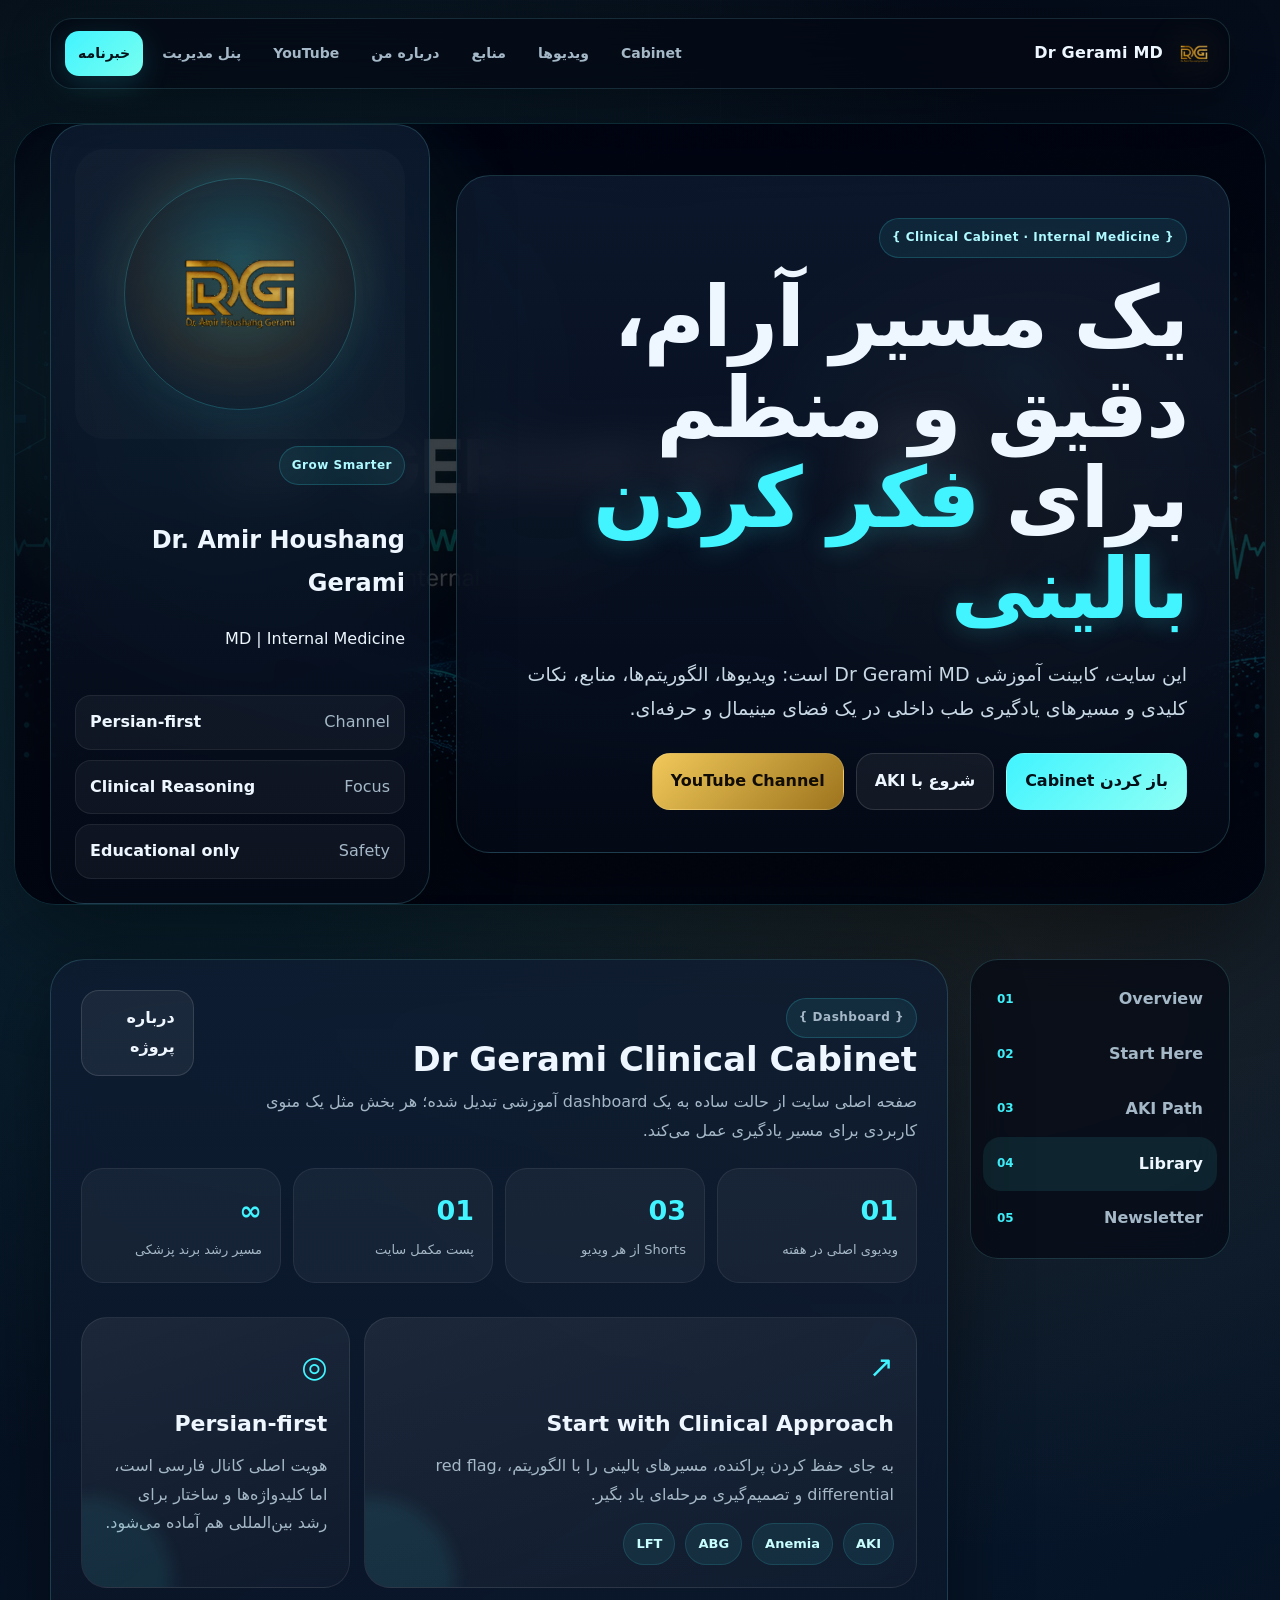
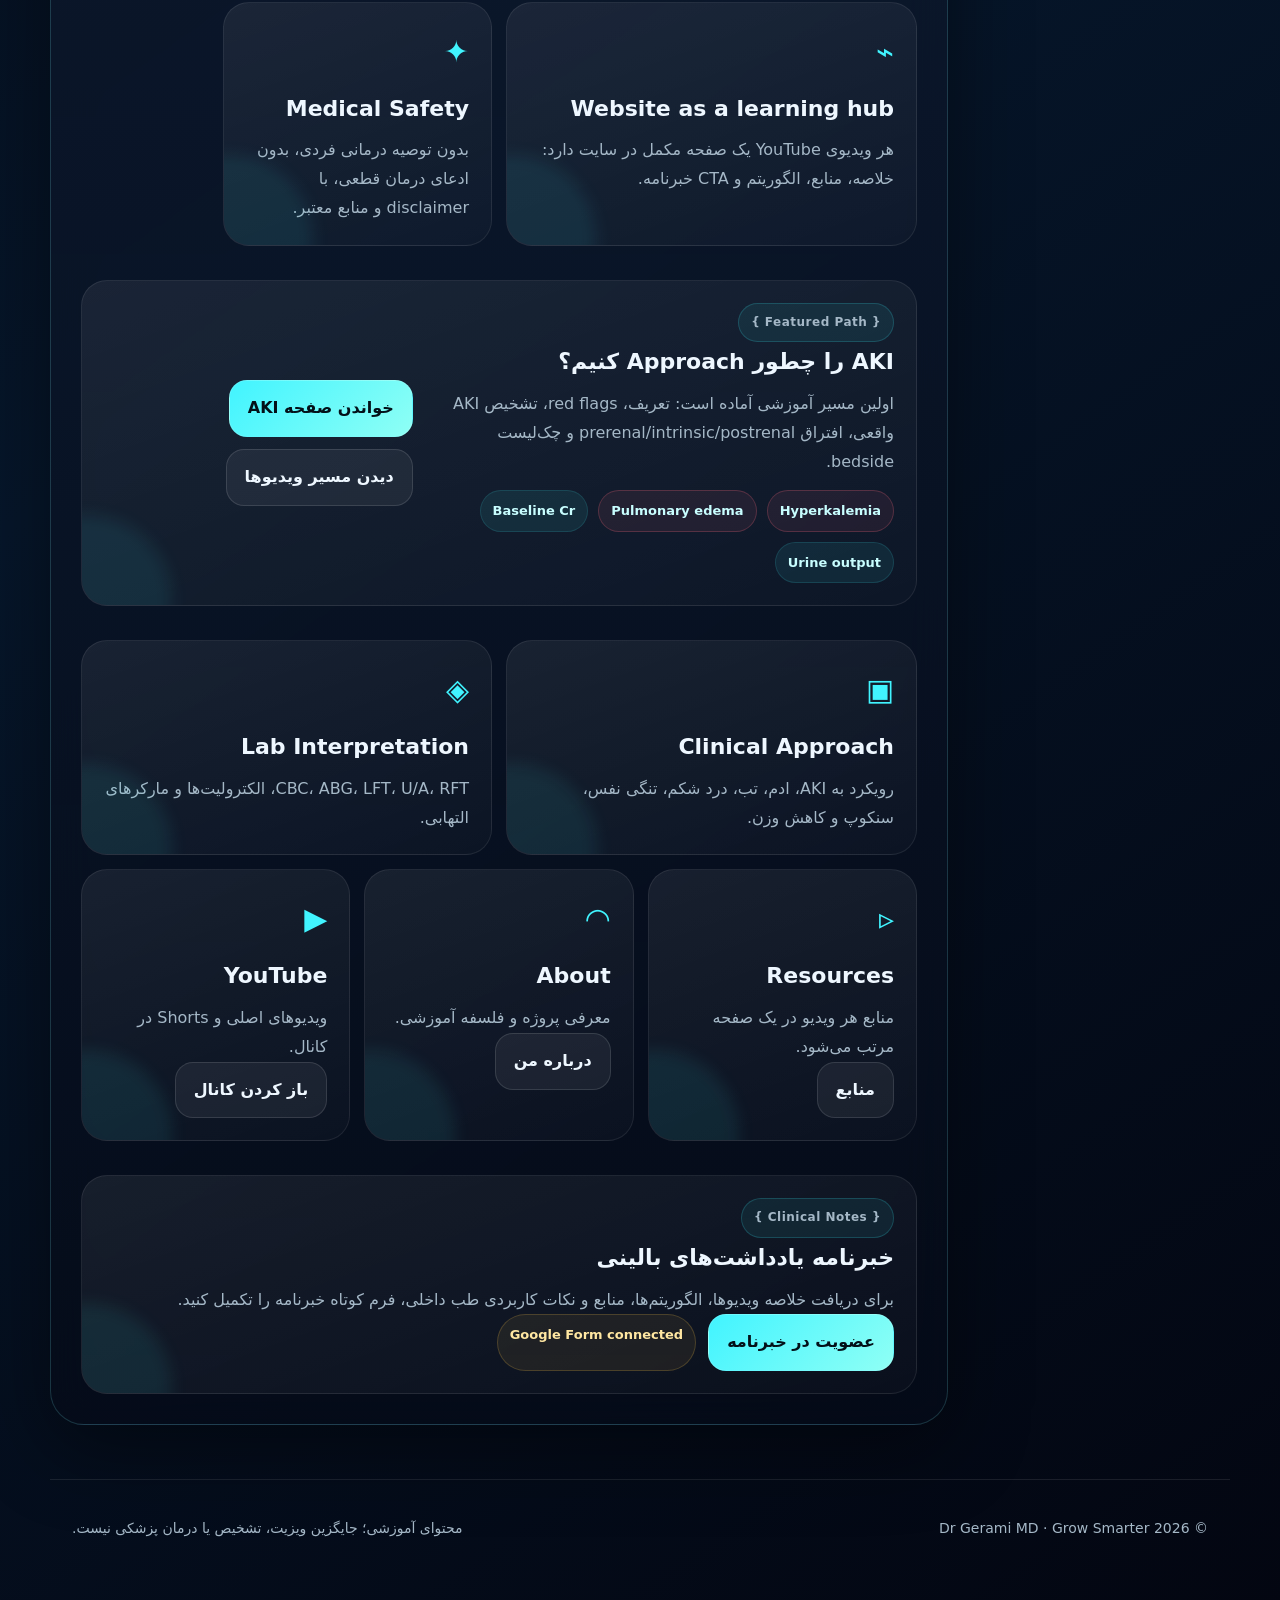
==== commit 1b9471af: "Add admin dashboard and content library" ====
--- a/index.html
+++ b/index.html
@@ -11,6 +11,7 @@
   <meta property="og:image" content="assets/youtube-banner-reference.jpg" />
   <link rel="icon" href="assets/dg-logo-transparent.png" />
   <link rel="stylesheet" href="styles.css" />
+  <link rel="stylesheet" href="theme-overrides.css" />
 </head>
 <body>
 <header class="site-header">
@@ -22,7 +23,7 @@
     <a href="resources.html">منابع</a>
     <a href="about.html">درباره من</a>
     <a href="https://www.youtube.com/@Dr.Gerami" target="_blank" rel="noopener">YouTube</a>
-    <a class="nav-cta" href="https://docs.google.com/forms/d/e/1FAIpQLSdFDiut5ZCnlZn4tvwYeFwi9pF-mJa0X8RUjMW7Fgb66dRVoA/viewform?usp=publish-editor" target="_blank" rel="noopener">خبرنامه</a>
+    <a href="admin.html">پنل مدیریت</a><a class="nav-cta" href="https://docs.google.com/forms/d/e/1FAIpQLSdFDiut5ZCnlZn4tvwYeFwi9pF-mJa0X8RUjMW7Fgb66dRVoA/viewform?usp=publish-editor" target="_blank" rel="noopener">خبرنامه</a>
   </nav>
 </header>
 
--- a/styles.css
+++ b/styles.css
@@ -24,6 +24,10 @@
 .brand{display:flex;align-items:center;gap:10px;font-weight:900;letter-spacing:.2px}.brand img{width:42px;height:42px;object-fit:contain;filter:drop-shadow(0 0 18px rgba(216,170,66,.28))}.nav{display:flex;align-items:center;gap:6px}.nav a{padding:10px 13px;border-radius:14px;color:var(--muted);font-weight:700;font-size:14px}.nav a:hover,.nav a.active{color:var(--text);background:rgba(65,244,255,.09)}.nav .nav-cta{color:#041118;background:linear-gradient(135deg,var(--cyan),#78fff0);box-shadow:0 8px 30px rgba(65,244,255,.16)}.menu-toggle{display:none;background:rgba(65,244,255,.1);border:1px solid var(--border);color:var(--text);border-radius:14px;padding:10px 12px;font-size:20px}
 .hero{position:relative;width:min(1360px,calc(100% - 28px));min-height:780px;margin:34px auto 0;border-radius:42px;overflow:hidden;border:1px solid rgba(65,244,255,.15);background:#050814;box-shadow:0 40px 110px rgba(0,0,0,.46)}.hero:before{content:"";position:absolute;inset:0;background:linear-gradient(90deg,rgba(3,7,18,.9),rgba(3,7,18,.56) 55%,rgba(3,7,18,.76)),url('assets/youtube-banner-reference.jpg') center/cover no-repeat;opacity:.95}.hero:after{content:"";position:absolute;inset:-1px;background:radial-gradient(circle at 18% 30%,rgba(65,244,255,.28),transparent 28%),radial-gradient(circle at 82% 46%,rgba(216,170,66,.21),transparent 26%);mix-blend-mode:screen;opacity:.75}.hero-inner{position:relative;z-index:2;width:min(var(--max),calc(100% - 46px));margin:auto;display:grid;grid-template-columns:1fr 380px;gap:26px;align-items:center;min-height:780px}.hero-copy{padding:42px;border-radius:34px}.eyebrow{display:inline-flex;align-items:center;gap:8px;margin:0 0 14px;padding:8px 12px;border:1px solid rgba(65,244,255,.18);border-radius:999px;color:#aefaff;background:rgba(65,244,255,.07);font-weight:800;font-size:12px;letter-spacing:.5px}.hero h1{margin:0;font-size:clamp(42px,7vw,84px);line-height:1.08;letter-spacing:-2px}.hero h1 span{color:var(--cyan);text-shadow:0 0 26px rgba(65,244,255,.25)}.lead{max-width:790px;font-size:19px;color:#c8d8e4;margin:22px 0 28px}.actions{display:flex;flex-wrap:wrap;gap:12px}.btn{display:inline-flex;align-items:center;justify-content:center;gap:8px;border-radius:18px;padding:13px 18px;font-weight:900;border:1px solid rgba(255,255,255,.12);transition:.2s}.btn:hover{transform:translateY(-2px)}.btn.primary{color:#031018;background:linear-gradient(135deg,var(--cyan),#8ffff5)}.btn.secondary{background:rgba(255,255,255,.06);color:var(--text)}.btn.gold{background:linear-gradient(135deg,#f0c85a,#9d741d);color:#100b03}.hero-card{align-self:stretch;border-radius:34px;padding:24px;display:flex;flex-direction:column;justify-content:space-between;min-height:470px}.doctor-orb{position:relative;border-radius:30px;min-height:290px;background:radial-gradient(circle at 50% 38%,rgba(65,244,255,.20),rgba(216,170,66,.08) 42%,rgba(255,255,255,.02) 62%);display:grid;place-items:center;overflow:hidden}.doctor-orb:before{content:"";position:absolute;width:230px;height:230px;border-radius:50%;border:1px solid rgba(65,244,255,.22);box-shadow:0 0 60px rgba(65,244,255,.12)}.doctor-orb img{width:170px;filter:drop-shadow(0 12px 38px rgba(216,170,66,.28));z-index:1}.status-list{display:grid;gap:10px;margin-top:18px}.status-list div{display:flex;justify-content:space-between;gap:14px;padding:12px 14px;border-radius:16px;background:rgba(255,255,255,.045);border:1px solid rgba(255,255,255,.07);color:var(--muted)}.status-list strong{color:var(--text)}
 .cabinet{width:min(var(--max),calc(100% - 40px));margin:54px auto;display:grid;grid-template-columns:260px 1fr;gap:22px}.cabinet-menu{position:sticky;top:100px;height:max-content;padding:12px;border-radius:28px;background:rgba(4,8,18,.62);border:1px solid var(--border);backdrop-filter:blur(18px)}.cabinet-menu a{display:flex;align-items:center;justify-content:space-between;gap:12px;padding:13px 14px;border-radius:18px;color:var(--muted);font-weight:800}.cabinet-menu a:hover,.cabinet-menu a.active{background:rgba(65,244,255,.09);color:var(--text)}.cabinet-menu span{font-size:12px;color:var(--cyan)}.cabinet-panel{border-radius:34px;padding:30px}.cabinet-head{display:flex;justify-content:space-between;align-items:flex-start;gap:16px;margin-bottom:22px}.cabinet-head h2{margin:0;font-size:34px;line-height:1.25}.cabinet-head p{margin:8px 0 0;color:var(--muted)}.metric{display:grid;grid-template-columns:repeat(4,1fr);gap:12px}.metric article{padding:18px;border-radius:22px;background:rgba(255,255,255,.045);border:1px solid rgba(255,255,255,.07)}.metric strong{display:block;font-size:27px;color:var(--cyan)}.metric span{color:var(--muted);font-size:13px}.bento{display:grid;grid-template-columns:repeat(6,1fr);gap:14px}.tile{min-height:170px;padding:22px;border-radius:26px;background:linear-gradient(160deg,rgba(255,255,255,.07),rgba(255,255,255,.025));border:1px solid rgba(255,255,255,.08);position:relative;overflow:hidden}.tile:after{content:"";position:absolute;left:-80px;bottom:-80px;width:170px;height:170px;border-radius:50%;background:rgba(65,244,255,.08);filter:blur(8px)}.tile h3{margin:0 0 8px;font-size:22px}.tile p{margin:0;color:var(--muted)}.tile .icon{font-size:30px;color:var(--cyan);margin-bottom:10px}.wide{grid-column:span 3}.small{grid-column:span 2}.large{grid-column:span 4}.full{grid-column:1/-1}.post-card{display:grid;grid-template-columns:1.2fr .8fr;gap:18px;align-items:center}.flow{display:flex;gap:10px;flex-wrap:wrap;margin-top:14px}.chip{padding:8px 12px;border-radius:999px;background:rgba(65,244,255,.08);border:1px solid rgba(65,244,255,.13);color:#c8feff;font-size:13px;font-weight:800}.warning{border-color:rgba(255,107,122,.24);background:rgba(255,107,122,.08)}.goldish{border-color:rgba(216,170,66,.24);background:rgba(216,170,66,.09);color:#ffe7a2}
-.section{width:min(var(--max),calc(100% - 40px));margin:54px auto}.section h2{font-size:38px;line-height:1.25;margin:0 0 12px}.section p{color:var(--muted)}.article{border-radius:32px;padding:34px}.article h1{font-size:46px;margin:0 0 12px}.article h2{margin-top:36px}.article ul{color:var(--muted)}.article li{margin:8px 0}.grid-3{display:grid;grid-template-columns:repeat(3,1fr);gap:16px}.simple-card{border-radius:26px;padding:24px;background:rgba(255,255,255,.045);border:1px solid rgba(255,255,255,.08)}.simple-card h3{margin:0 0 8px}.site-footer{width:min(var(--max),calc(100% - 40px));margin:48px auto 32px;padding:22px;border-top:1px solid rgba(255,255,255,.09);display:flex;justify-content:space-between;gap:18px;color:var(--muted);font-size:14px}.site-footer a{color:var(--cyan)}
+.section{width:min(var(--max),calc(100% - 40px));margin:54px auto}.section h2{font-size:38px;line-height:1.25;margin:0 0 12px}.section p{color:var(--muted)}.article{border-radius:32px;padding:34px}.article h1{font-size:46px;margin:0 0 12px}.article h2{margin-top:36px}.article ul{color:var(--muted)}.article li{margin:8px 0}.grid-3{display:grid;grid-template-columns:repeat(3,1fr);gap:16px}.simple-card{border-radius:26px;padding:24px;background:rgba(255,255,255,.045);border:1px solid rgba(255,255,255,.08)}.simple-card h3{margin:0 0 8px}.content-card{display:flex;flex-direction:column;gap:12px}.content-card .actions{margin-top:auto}.muted-line{color:var(--muted);font-size:13px}.site-footer{width:min(var(--max),calc(100% - 40px));margin:48px auto 32px;padding:22px;border-top:1px solid rgba(255,255,255,.09);display:flex;justify-content:space-between;gap:18px;color:var(--muted);font-size:14px}.site-footer a{color:var(--cyan)}
 @media(max-width:950px){.nav{display:none;position:absolute;left:0;right:0;top:74px;margin:auto;width:100%;padding:12px;border-radius:22px;background:rgba(4,8,18,.96);border:1px solid var(--border);flex-direction:column}.nav.open{display:flex}.menu-toggle{display:block}.hero-inner{grid-template-columns:1fr;min-height:auto;padding:34px 0}.hero{min-height:auto}.hero-card{min-height:auto}.cabinet{grid-template-columns:1fr}.cabinet-menu{position:relative;top:auto;display:flex;overflow-x:auto}.cabinet-menu a{min-width:160px}.metric{grid-template-columns:repeat(2,1fr)}.bento{grid-template-columns:1fr}.wide,.small,.large{grid-column:auto}.post-card{grid-template-columns:1fr}.grid-3{grid-template-columns:1fr}.site-footer{flex-direction:column}.hero h1{letter-spacing:-1px}}
 @media(max-width:540px){.hero-copy,.cabinet-panel,.article{padding:22px}.actions{flex-direction:column}.btn{width:100%}.metric{grid-template-columns:1fr}.hero-card{padding:18px}.section h2{font-size:30px}.article h1{font-size:32px}}
+
+.admin-body .site-header{max-width:1320px}.admin-shell{width:min(1320px,calc(100% - 32px));margin:34px auto 0}.admin-hero{border-radius:36px;padding:34px;display:grid;grid-template-columns:1fr 310px;gap:24px;align-items:stretch}.admin-hero h1{font-size:clamp(36px,5vw,64px);line-height:1.12;margin:0}.admin-status{display:grid;gap:12px}.admin-status div{border-radius:22px;padding:18px;background:rgba(255,255,255,.05);border:1px solid rgba(255,255,255,.08)}.admin-status span{display:block;color:var(--muted);font-size:13px}.admin-status strong{display:block;color:var(--cyan);font-size:22px}.admin-grid{display:grid;grid-template-columns:250px 1fr;gap:22px;margin:28px 0 56px}.admin-sidebar{position:sticky;top:100px;height:max-content;border-radius:28px;padding:12px}.admin-sidebar a{display:block;padding:12px 14px;border-radius:16px;color:var(--muted);font-weight:850}.admin-sidebar a:hover{color:var(--text);background:rgba(65,244,255,.09)}.admin-main{display:grid;gap:22px}.admin-panel{border-radius:32px;padding:28px}.admin-panel-head{display:flex;justify-content:space-between;gap:18px;align-items:flex-start;margin-bottom:20px}.admin-panel-head h2{margin:0;font-size:32px}.admin-panel-head p{margin:8px 0 0;color:var(--muted)}.admin-form{display:grid;gap:14px}.admin-form.two-col{grid-template-columns:repeat(2,minmax(0,1fr))}.admin-form label{display:grid;gap:8px;color:var(--muted);font-weight:800}.admin-form input,.admin-form textarea,.admin-form select{width:100%;border:1px solid rgba(125,235,245,.18);border-radius:16px;background:rgba(3,9,20,.68);color:var(--text);padding:12px 13px;font:inherit;outline:none}.admin-form textarea{min-height:110px;resize:vertical;direction:rtl}.admin-form input[type="color"]{height:48px;padding:6px}.admin-form input[type="range"]{accent-color:var(--cyan)}.theme-lab-layout{display:grid;grid-template-columns:340px 1fr;gap:20px}.theme-preview{display:grid;gap:16px}.preview-card{border-radius:var(--r);padding:24px}.preview-card h3{font-size:30px;margin:0 0 8px}.preview-card p{color:var(--muted)}.output-box{margin-top:18px;border:1px solid rgba(125,235,245,.16);border-radius:24px;overflow:hidden;background:rgba(3,9,20,.58)}.theme-preview .output-box{margin-top:0}.output-box.compact textarea{min-height:190px}.output-actions{display:flex;align-items:center;justify-content:space-between;gap:10px;padding:12px 14px;border-bottom:1px solid rgba(125,235,245,.12);background:rgba(255,255,255,.035)}.output-actions strong{direction:ltr;text-align:left}.output-actions button{border:1px solid rgba(125,235,245,.18);background:rgba(65,244,255,.09);color:var(--text);border-radius:12px;padding:8px 11px;font-weight:900;cursor:pointer}.output-box textarea{width:100%;min-height:360px;background:transparent;color:#d7f9ff;border:0;padding:16px;font-family:ui-monospace,SFMono-Regular,Menlo,Monaco,Consolas,monospace;font-size:13px;line-height:1.65;direction:ltr;text-align:left;resize:vertical;outline:none}.checklist{display:grid;gap:12px}.checklist label{display:flex;gap:10px;align-items:flex-start;color:var(--muted);padding:14px;border-radius:18px;background:rgba(255,255,255,.04);border:1px solid rgba(255,255,255,.07)}.video-embed{position:relative;margin:28px 0;border-radius:26px;overflow:hidden;border:1px solid rgba(125,235,245,.15);background:#000;aspect-ratio:16/9}.video-embed iframe{position:absolute;inset:0;width:100%;height:100%;border:0}
+.library-manager{display:grid;grid-template-columns:1fr 1fr;gap:18px}.library-manager h3{margin:0 0 12px}.library-list{display:grid;gap:14px}.library-item{display:grid;gap:10px;padding:16px;border-radius:22px;background:rgba(255,255,255,.04);border:1px solid rgba(255,255,255,.08)}.library-item-head{display:flex;justify-content:space-between;align-items:center;gap:10px}.library-item-head button{border:1px solid rgba(255,107,122,.25);background:rgba(255,107,122,.1);color:var(--text);border-radius:12px;padding:8px 10px;font-weight:900;cursor:pointer}.library-item label{display:grid;gap:6px;color:var(--muted);font-size:13px;font-weight:800}.library-item input,.library-item textarea{width:100%;border:1px solid rgba(125,235,245,.16);border-radius:14px;background:rgba(3,9,20,.66);color:var(--text);padding:10px 11px;font:inherit}.library-item textarea{min-height:82px;resize:vertical}
+@media(max-width:950px){.admin-hero,.admin-grid,.theme-lab-layout,.library-manager{grid-template-columns:1fr}.admin-sidebar{position:relative;top:auto;display:flex;overflow:auto}.admin-sidebar a{min-width:max-content}.admin-form.two-col{grid-template-columns:1fr}.admin-panel-head{display:grid}}
--- a/theme-overrides.css
+++ b/theme-overrides.css
@@ -0,0 +1,5 @@
+/*
+  Dr Gerami MD theme override file.
+  Use admin.html → "محیط تغییر ظاهر و UI" to generate a replacement.
+  Keep this file in the website root so all pages can share the same appearance settings.
+*/
